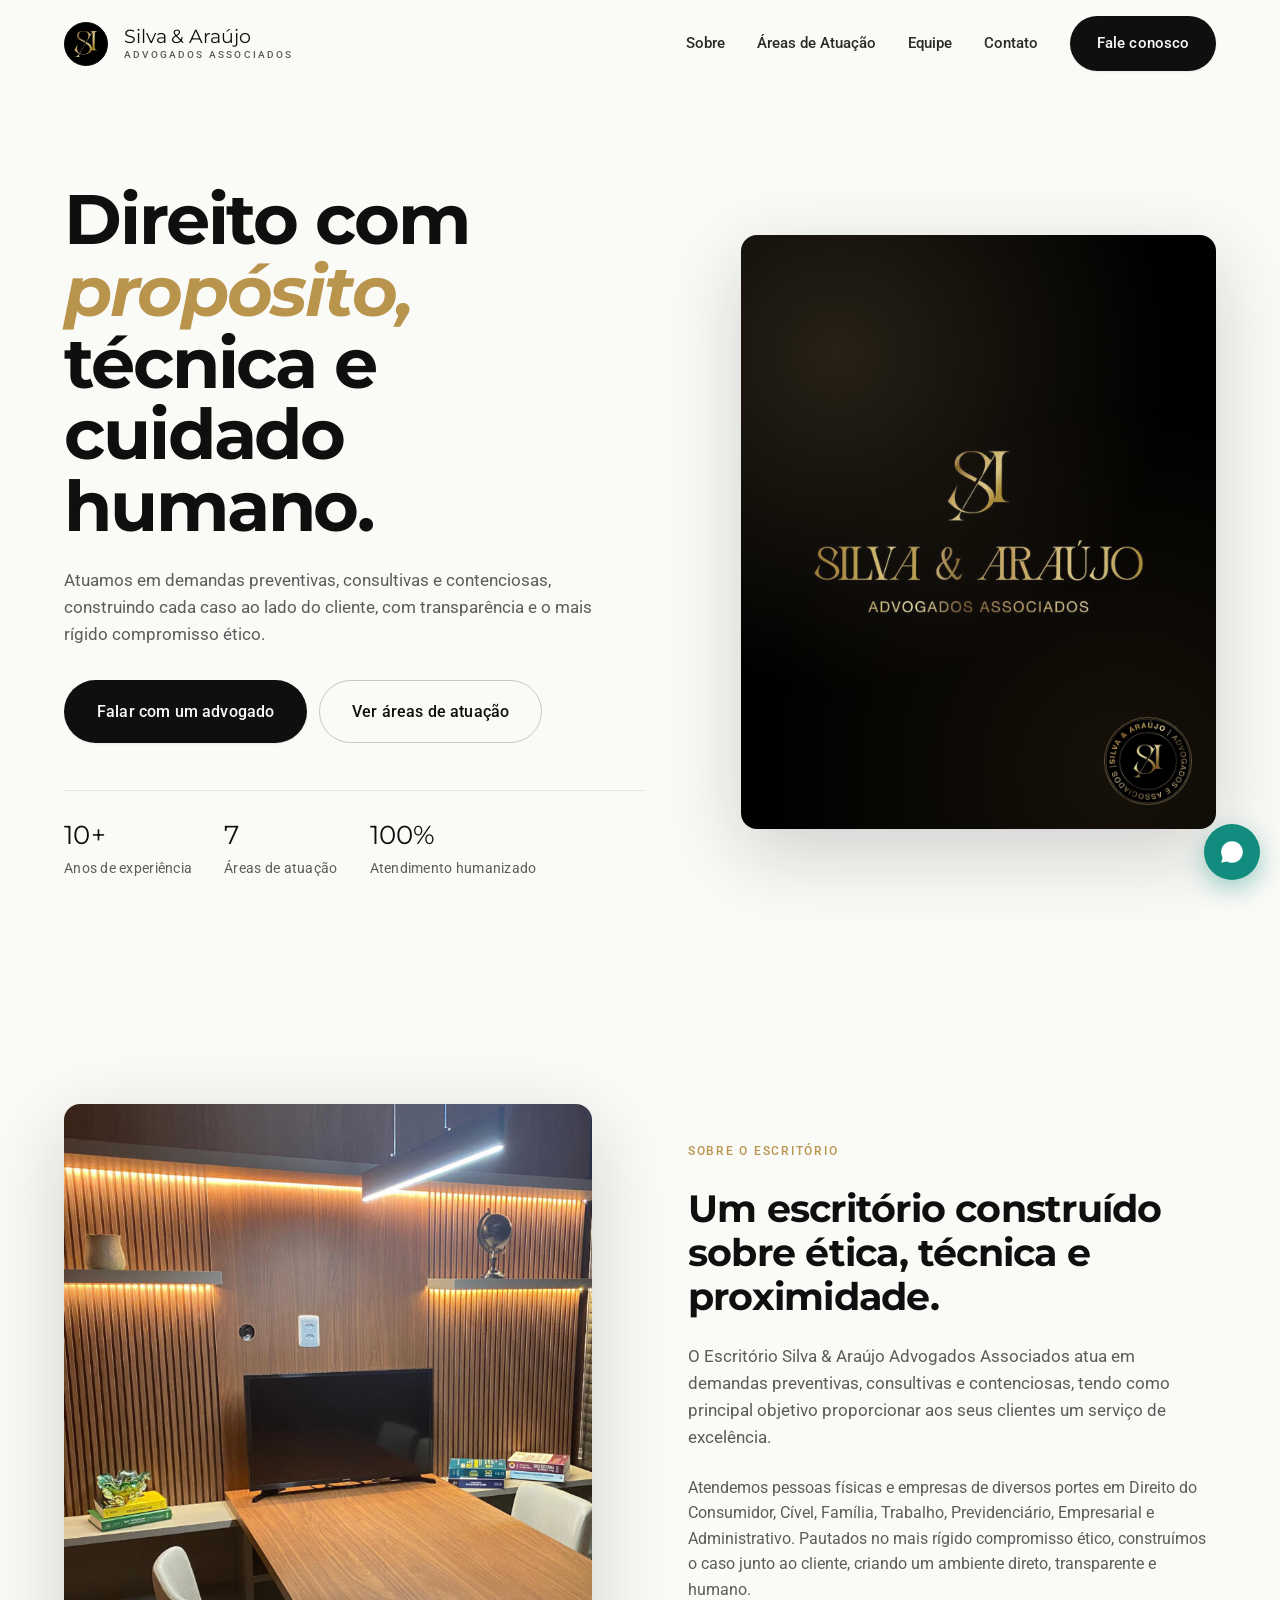
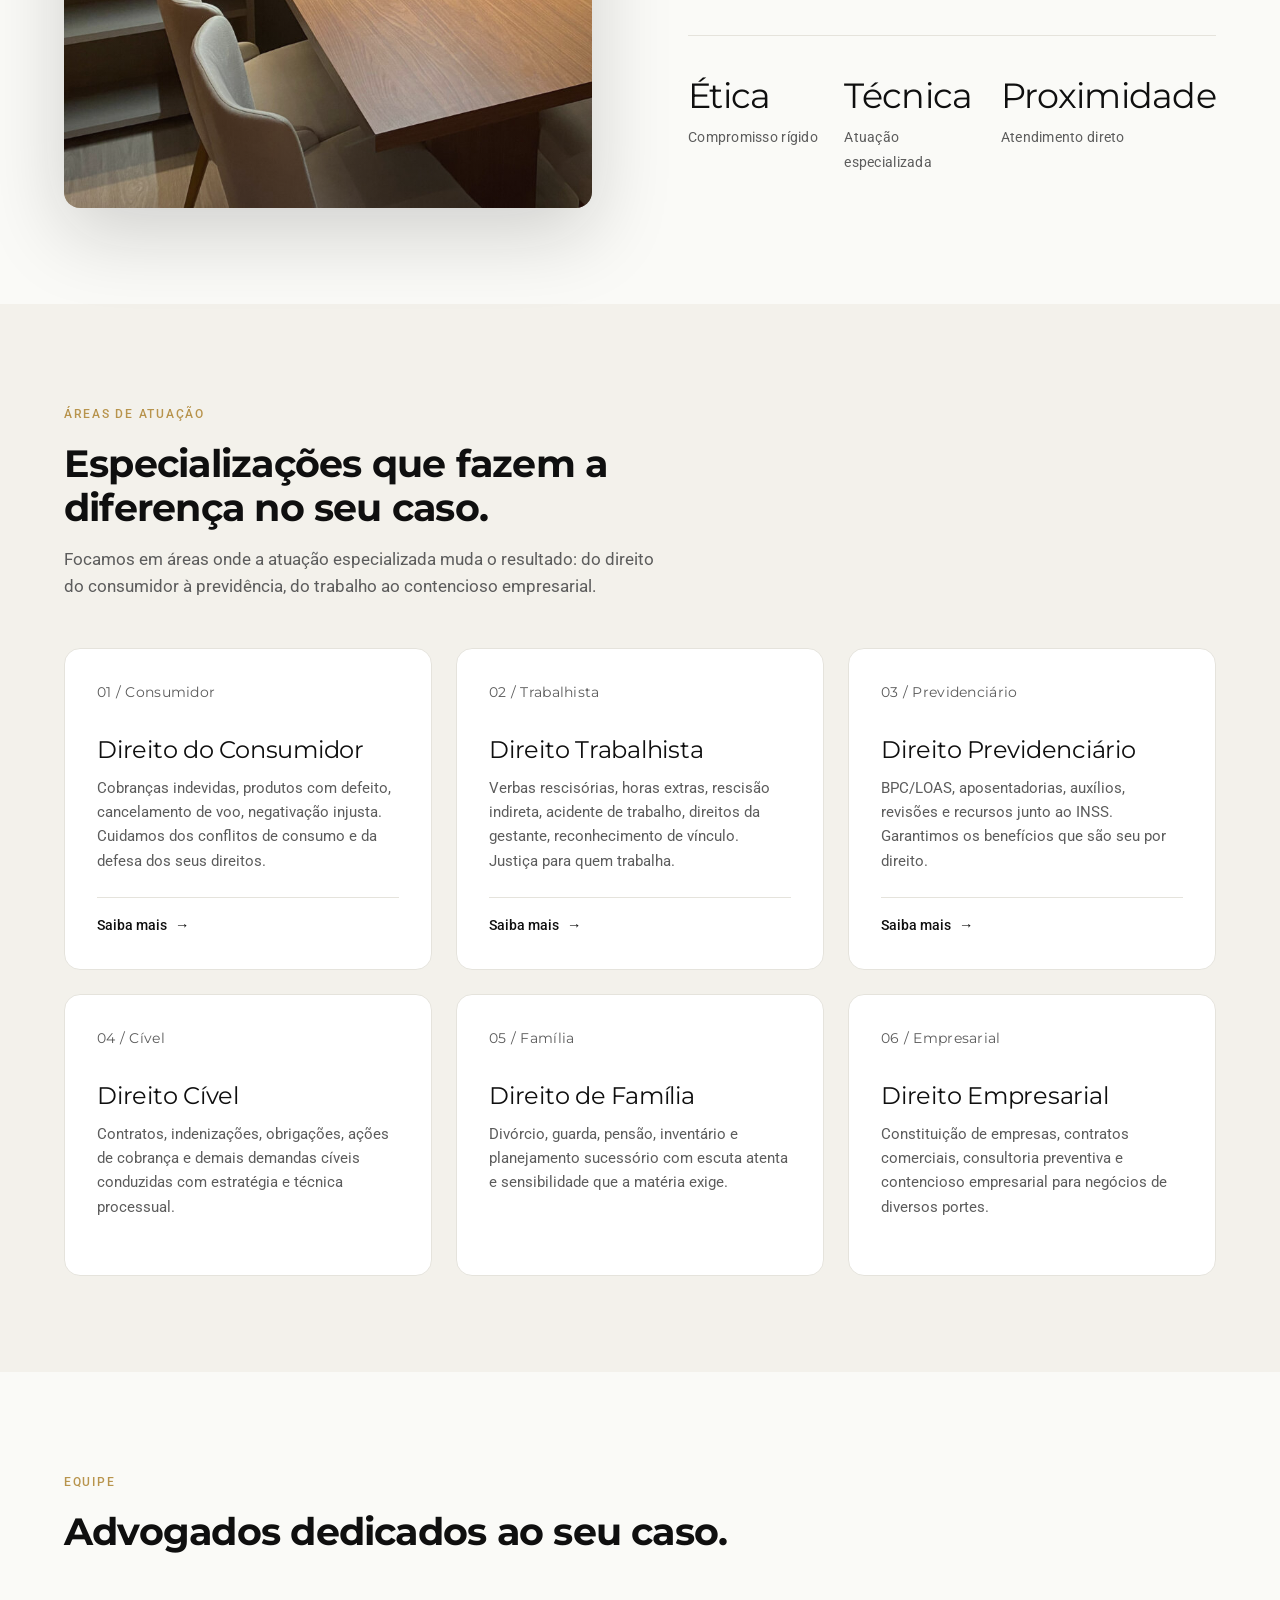
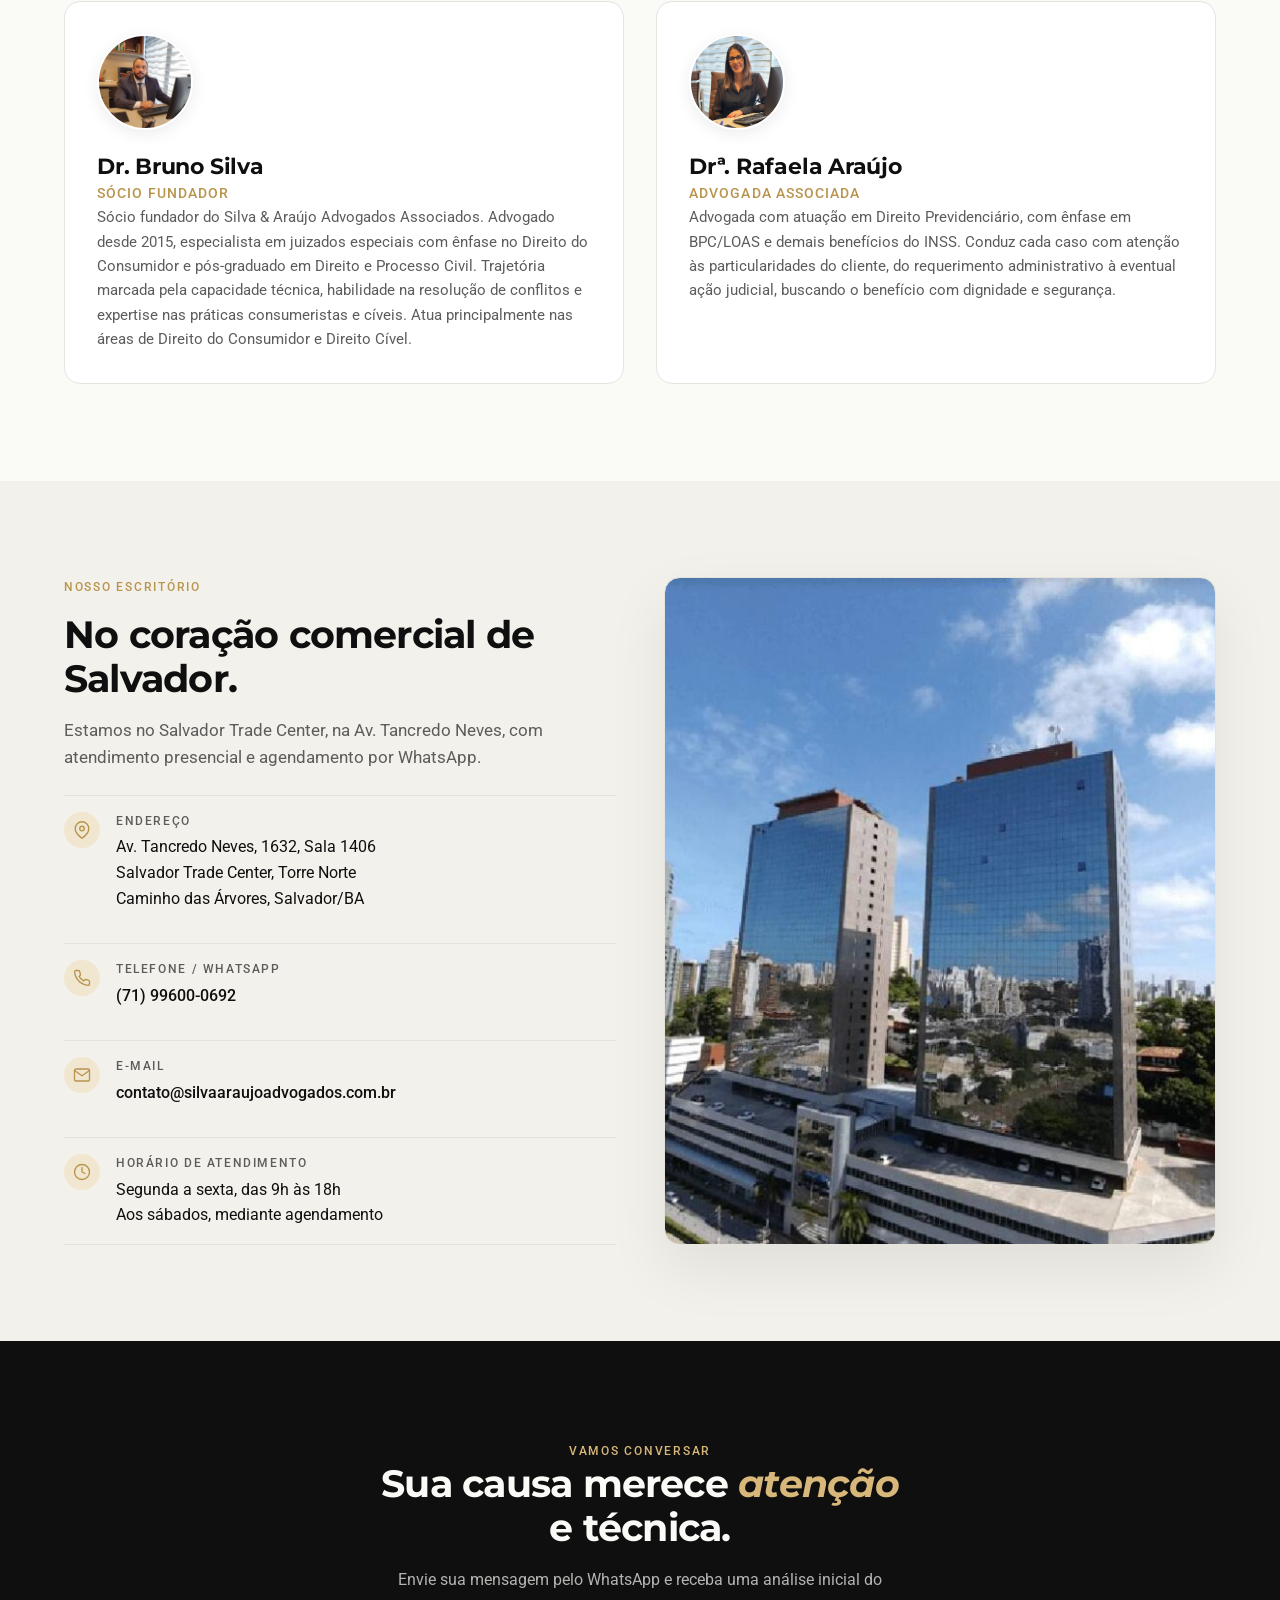
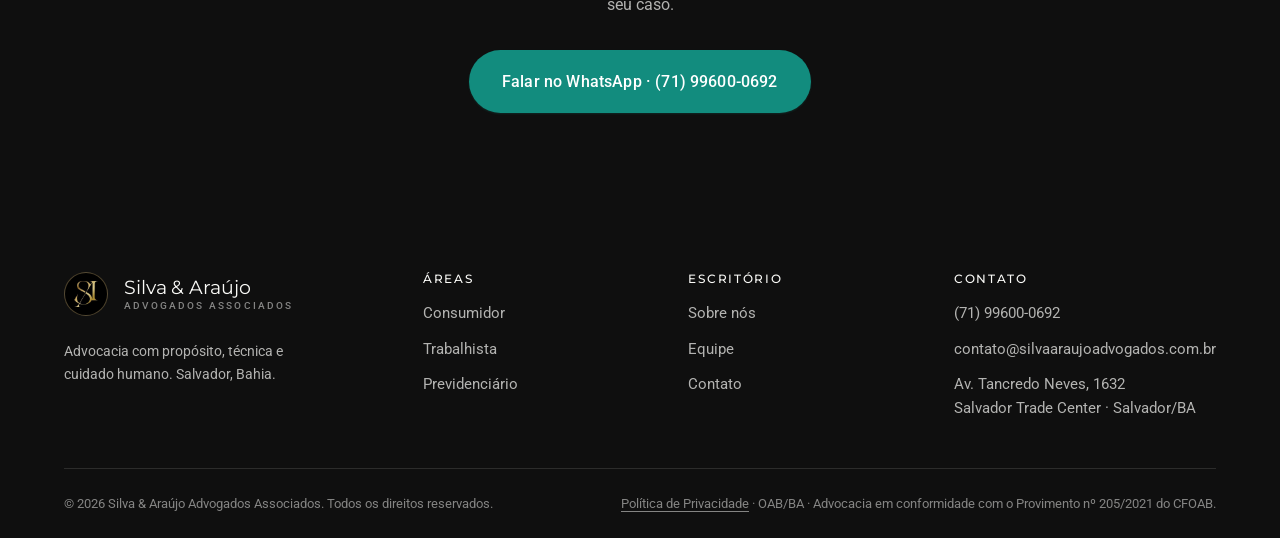
==== index.html @ 31761d67 "Site Silva Araújo" ====
<!DOCTYPE html>
<html lang="pt-BR">
<head>
  <meta charset="UTF-8" />
  <meta name="viewport" content="width=device-width, initial-scale=1.0" />
  <title>Silva & Araújo Advogados Associados | Advocacia em Salvador/BA</title>
  <meta name="description" content="Escritório de advocacia em Salvador/BA. Atuação em Direito do Consumidor, Trabalhista e Previdenciário. Atendimento humano, ético e transparente." />
  <meta name="theme-color" content="#0F0F0F" />

  <link rel="icon" type="image/png" href="assets/img/favicon.png" />
  <link rel="preconnect" href="https://fonts.googleapis.com" />
  <link rel="preconnect" href="https://fonts.gstatic.com" crossorigin />
  <link href="https://fonts.googleapis.com/css2?family=Montserrat:wght@300;400;500;600;700;800&family=Roboto:wght@300;400;500;700&display=swap" rel="stylesheet" />
  <link rel="stylesheet" href="css/styles.css" />
</head>
<body>

  <header class="site-header">
    <nav class="nav" aria-label="Principal">
      <a href="index.html" class="brand" aria-label="Silva & Araújo Advogados">
        <span class="brand-mark" aria-hidden="true"></span>
        <span class="brand-text">
          <span class="brand-name">Silva &amp; Araújo</span>
          <span class="brand-sub">Advogados Associados</span>
        </span>
      </a>

      <button class="nav-toggle" aria-label="Abrir menu" aria-expanded="false" aria-controls="nav-menu">
        <span></span>
      </button>

      <div class="nav-menu" id="nav-menu">
        <ul class="nav-links">
          <li><a href="#sobre">Sobre</a></li>
          <li><a href="#areas">Áreas de Atuação</a></li>
          <li><a href="#equipe">Equipe</a></li>
          <li><a href="#contato">Contato</a></li>
        </ul>
        <a class="btn btn-primary" href="https://wa.me/5571996000692" target="_blank" rel="noopener">Fale conosco</a>
      </div>
    </nav>
  </header>

  <main>

    <!-- HERO -->
    <section class="hero">
      <div class="container">
        <div class="hero-inner">
          <div class="hero-content reveal">
            <h1 class="hero-title">Direito com <em>propósito,</em> técnica e cuidado humano.</h1>
            <p class="hero-lead">Atuamos em demandas preventivas, consultivas e contenciosas, construindo cada caso ao lado do cliente, com transparência e o mais rígido compromisso ético.</p>
            <div class="hero-cta">
              <a class="btn btn-primary btn-large" href="https://wa.me/5571996000692" target="_blank" rel="noopener">Falar com um advogado</a>
              <a class="btn btn-ghost btn-large" href="#areas">Ver áreas de atuação</a>
            </div>

            <div class="hero-meta">
              <div>
                <strong>10+</strong>
                <span>Anos de experiência</span>
              </div>
              <div>
                <strong>7</strong>
                <span>Áreas de atuação</span>
              </div>
              <div>
                <strong>100%</strong>
                <span>Atendimento humanizado</span>
              </div>
            </div>
          </div>

          <div class="hero-visual reveal" aria-hidden="true" data-parallax="0.3">
            <span class="hero-visual-badge"></span>
          </div>
        </div>
      </div>
    </section>

    <!-- SOBRE -->
    <section id="sobre">
      <div class="container">
        <div class="split">
          <div class="split-media reveal" aria-hidden="true"></div>
          <div class="split-content reveal">
            <span class="eyebrow">Sobre o escritório</span>
            <h2>Um escritório construído sobre ética, técnica e proximidade.</h2>
            <p class="lead">O Escritório Silva &amp; Araújo Advogados Associados atua em demandas preventivas, consultivas e contenciosas, tendo como principal objetivo proporcionar aos seus clientes um serviço de excelência.</p>
            <p style="color: var(--color-muted); max-width: 60ch;">Atendemos pessoas físicas e empresas de diversos portes em Direito do Consumidor, Cível, Família, Trabalho, Previdenciário, Empresarial e Administrativo. Pautados no mais rígido compromisso ético, construímos o caso junto ao cliente, criando um ambiente direto, transparente e humano.</p>

            <div class="stats-row">
              <div class="stat"><strong>Ética</strong><span>Compromisso rígido</span></div>
              <div class="stat"><strong>Técnica</strong><span>Atuação especializada</span></div>
              <div class="stat"><strong>Proximidade</strong><span>Atendimento direto</span></div>
            </div>
          </div>
        </div>
      </div>
    </section>

    <!-- ÁREAS -->
    <section id="areas" style="background: var(--color-surface-alt);">
      <div class="container">
        <div class="section-header reveal">
          <span class="eyebrow">Áreas de Atuação</span>
          <h2>Especializações que fazem a diferença no seu caso.</h2>
          <p class="lead">Focamos em áreas onde a atuação especializada muda o resultado: do direito do consumidor à previdência, do trabalho ao contencioso empresarial.</p>
        </div>

        <div class="areas-grid">
          <a href="consumidor.html" class="area-card reveal">
            <span class="area-num">01 / Consumidor</span>
            <h3>Direito do Consumidor</h3>
            <p>Cobranças indevidas, produtos com defeito, cancelamento de voo, negativação injusta. Cuidamos dos conflitos de consumo e da defesa dos seus direitos.</p>
            <span class="area-link">Saiba mais</span>
          </a>

          <a href="trabalhista.html" class="area-card reveal">
            <span class="area-num">02 / Trabalhista</span>
            <h3>Direito Trabalhista</h3>
            <p>Verbas rescisórias, horas extras, rescisão indireta, acidente de trabalho, direitos da gestante, reconhecimento de vínculo. Justiça para quem trabalha.</p>
            <span class="area-link">Saiba mais</span>
          </a>

          <a href="direito-previdenciario.html" class="area-card reveal">
            <span class="area-num">03 / Previdenciário</span>
            <h3>Direito Previdenciário</h3>
            <p>BPC/LOAS, aposentadorias, auxílios, revisões e recursos junto ao INSS. Garantimos os benefícios que são seu por direito.</p>
            <span class="area-link">Saiba mais</span>
          </a>

          <div class="area-card reveal" style="cursor: default;">
            <span class="area-num">04 / Cível</span>
            <h3>Direito Cível</h3>
            <p>Contratos, indenizações, obrigações, ações de cobrança e demais demandas cíveis conduzidas com estratégia e técnica processual.</p>
          </div>

          <div class="area-card reveal" style="cursor: default;">
            <span class="area-num">05 / Família</span>
            <h3>Direito de Família</h3>
            <p>Divórcio, guarda, pensão, inventário e planejamento sucessório com escuta atenta e sensibilidade que a matéria exige.</p>
          </div>

          <div class="area-card reveal" style="cursor: default;">
            <span class="area-num">06 / Empresarial</span>
            <h3>Direito Empresarial</h3>
            <p>Constituição de empresas, contratos comerciais, consultoria preventiva e contencioso empresarial para negócios de diversos portes.</p>
          </div>
        </div>
      </div>
    </section>

    <!-- EQUIPE -->
    <section id="equipe">
      <div class="container">
        <div class="section-header reveal">
          <span class="eyebrow">Equipe</span>
          <h2>Advogados dedicados ao seu caso.</h2>
        </div>

        <div class="team-grid">
          <div class="team-card reveal">
            <div class="team-avatar has-photo" style="background-image: url('assets/img/bruno.jpg');" role="img" aria-label="Foto do Dr. Bruno Silva"></div>
            <h3>Dr. Bruno Silva</h3>
            <span class="role">Sócio fundador</span>
            <p>Sócio fundador do Silva &amp; Araújo Advogados Associados. Advogado desde 2015, especialista em juizados especiais com ênfase no Direito do Consumidor e pós-graduado em Direito e Processo Civil. Trajetória marcada pela capacidade técnica, habilidade na resolução de conflitos e expertise nas práticas consumeristas e cíveis. Atua principalmente nas áreas de Direito do Consumidor e Direito Cível.</p>
          </div>
          <div class="team-card reveal">
            <div class="team-avatar has-photo" style="background-image: url('assets/img/rafaela.jpg');" role="img" aria-label="Foto da Drª. Rafaela Araújo"></div>
            <h3>Drª. Rafaela Araújo</h3>
            <span class="role">Advogada associada</span>
            <p>Advogada com atuação em Direito Previdenciário, com ênfase em BPC/LOAS e demais benefícios do INSS. Conduz cada caso com atenção às particularidades do cliente, do requerimento administrativo à eventual ação judicial, buscando o benefício com dignidade e segurança.</p>
          </div>
        </div>
      </div>
    </section>

    <!-- LOCALIZAÇÃO -->
    <section class="location" id="localizacao">
      <div class="container">
        <div class="location-grid">
          <div class="location-info reveal">
            <span class="eyebrow">Nosso escritório</span>
            <h2>No coração comercial de Salvador.</h2>
            <p class="lead">Estamos no Salvador Trade Center, na Av. Tancredo Neves, com atendimento presencial e agendamento por WhatsApp.</p>

            <div class="location-details">
              <div class="location-item">
                <span class="icon" aria-hidden="true">
                  <svg width="18" height="18" viewBox="0 0 24 24" fill="none" stroke="currentColor" stroke-width="1.8" stroke-linecap="round" stroke-linejoin="round"><path d="M21 10c0 7-9 13-9 13s-9-6-9-13a9 9 0 0 1 18 0z"/><circle cx="12" cy="10" r="3"/></svg>
                </span>
                <div>
                  <span class="label">Endereço</span>
                  <span class="value">Av. Tancredo Neves, 1632, Sala 1406<br />Salvador Trade Center, Torre Norte<br />Caminho das Árvores, Salvador/BA</span>
                </div>
              </div>

              <div class="location-item">
                <span class="icon" aria-hidden="true">
                  <svg width="18" height="18" viewBox="0 0 24 24" fill="none" stroke="currentColor" stroke-width="1.8" stroke-linecap="round" stroke-linejoin="round"><path d="M22 16.92v3a2 2 0 0 1-2.18 2 19.79 19.79 0 0 1-8.63-3.07 19.5 19.5 0 0 1-6-6 19.79 19.79 0 0 1-3.07-8.67A2 2 0 0 1 4.11 2h3a2 2 0 0 1 2 1.72c.13.96.37 1.9.72 2.81a2 2 0 0 1-.45 2.11L8.09 9.91a16 16 0 0 0 6 6l1.27-1.27a2 2 0 0 1 2.11-.45c.91.35 1.85.59 2.81.72A2 2 0 0 1 22 16.92z"/></svg>
                </span>
                <div>
                  <span class="label">Telefone / WhatsApp</span>
                  <span class="value"><a href="https://wa.me/5571996000692" target="_blank" rel="noopener">(71) 99600-0692</a></span>
                </div>
              </div>

              <div class="location-item">
                <span class="icon" aria-hidden="true">
                  <svg width="18" height="18" viewBox="0 0 24 24" fill="none" stroke="currentColor" stroke-width="1.8" stroke-linecap="round" stroke-linejoin="round"><path d="M4 4h16c1.1 0 2 .9 2 2v12c0 1.1-.9 2-2 2H4c-1.1 0-2-.9-2-2V6c0-1.1.9-2 2-2z"/><polyline points="22,6 12,13 2,6"/></svg>
                </span>
                <div>
                  <span class="label">E-mail</span>
                  <span class="value"><a href="mailto:contato@silvaaraujoadvogados.com.br">contato@silvaaraujoadvogados.com.br</a></span>
                </div>
              </div>

              <div class="location-item">
                <span class="icon" aria-hidden="true">
                  <svg width="18" height="18" viewBox="0 0 24 24" fill="none" stroke="currentColor" stroke-width="1.8" stroke-linecap="round" stroke-linejoin="round"><circle cx="12" cy="12" r="10"/><polyline points="12 6 12 12 16 14"/></svg>
                </span>
                <div>
                  <span class="label">Horário de atendimento</span>
                  <span class="value">Segunda a sexta, das 9h às 18h<br />Aos sábados, mediante agendamento</span>
                </div>
              </div>
            </div>
          </div>

          <div class="location-map reveal" aria-label="Mapa do escritório">
            <iframe
              src="https://www.google.com/maps?q=Salvador+Trade+Center,+Av.+Tancredo+Neves,+1632,+Salvador+-+BA&output=embed"
              loading="lazy"
              referrerpolicy="no-referrer-when-downgrade"
              title="Localização do escritório Silva & Araújo"
              allowfullscreen></iframe>
          </div>
        </div>
      </div>
    </section>

    <!-- CTA -->
    <section class="cta" id="contato">
      <div class="container">
        <span class="eyebrow" style="color: var(--color-accent-light); justify-content: center;">Vamos conversar</span>
        <h2>Sua causa merece <em>atenção</em> e técnica.</h2>
        <p>Envie sua mensagem pelo WhatsApp e receba uma análise inicial do seu caso.</p>
        <a class="btn btn-wpp btn-large" href="https://wa.me/5571996000692" target="_blank" rel="noopener">
          Falar no WhatsApp · (71) 99600-0692
        </a>
      </div>
    </section>

  </main>

  <footer class="site-footer">
    <div class="container">
      <div class="footer-grid">
        <div class="footer-brand">
          <a href="index.html" class="brand">
            <span class="brand-mark" aria-hidden="true"></span>
            <span class="brand-text">
              <span class="brand-name">Silva &amp; Araújo</span>
              <span class="brand-sub">Advogados Associados</span>
            </span>
          </a>
          <p>Advocacia com propósito, técnica e cuidado humano. Salvador, Bahia.</p>
        </div>

        <div class="footer-col">
          <h4>Áreas</h4>
          <ul>
            <li><a href="consumidor.html">Consumidor</a></li>
            <li><a href="trabalhista.html">Trabalhista</a></li>
            <li><a href="direito-previdenciario.html">Previdenciário</a></li>
          </ul>
        </div>

        <div class="footer-col">
          <h4>Escritório</h4>
          <ul>
            <li><a href="#sobre">Sobre nós</a></li>
            <li><a href="#equipe">Equipe</a></li>
            <li><a href="#contato">Contato</a></li>
          </ul>
        </div>

        <div class="footer-col">
          <h4>Contato</h4>
          <ul>
            <li><a href="https://wa.me/5571996000692" target="_blank" rel="noopener">(71) 99600-0692</a></li>
            <li><a href="mailto:contato@silvaaraujoadvogados.com.br">contato@silvaaraujoadvogados.com.br</a></li>
            <li>Av. Tancredo Neves, 1632<br />Salvador Trade Center · Salvador/BA</li>
          </ul>
        </div>
      </div>

      <div class="footer-bottom">
        <span>© <span id="year"></span> Silva &amp; Araújo Advogados Associados. Todos os direitos reservados.</span>
        <span><a href="politica-de-privacidade.html">Política de Privacidade</a> · OAB/BA · Advocacia em conformidade com o Provimento nº 205/2021 do CFOAB.</span>
      </div>
    </div>
  </footer>

  <a href="https://wa.me/5571996000692" class="wpp-float" target="_blank" rel="noopener" aria-label="WhatsApp">
    <svg width="26" height="26" viewBox="0 0 24 24" fill="currentColor" aria-hidden="true">
      <path d="M17.472 14.382c-.297-.149-1.758-.867-2.03-.967-.273-.099-.471-.148-.67.15-.197.297-.767.966-.94 1.164-.173.199-.347.223-.644.075-.297-.15-1.255-.463-2.39-1.475-.883-.788-1.48-1.761-1.653-2.059-.173-.297-.018-.458.13-.606.134-.133.298-.347.446-.52.149-.174.198-.298.298-.497.099-.198.05-.371-.025-.52-.075-.149-.669-1.612-.916-2.207-.242-.579-.487-.5-.669-.51-.173-.008-.371-.01-.57-.01-.198 0-.52.074-.792.372-.272.297-1.04 1.016-1.04 2.479 0 1.462 1.065 2.875 1.213 3.074.149.198 2.096 3.2 5.077 4.487.71.306 1.263.489 1.695.625.712.227 1.36.195 1.871.118.571-.085 1.758-.719 2.006-1.413.248-.694.248-1.289.173-1.413-.074-.124-.272-.198-.57-.347zM12.01 2.017c-5.523 0-9.994 4.472-9.994 9.994 0 1.762.462 3.482 1.339 4.999L2 22.017l5.152-1.35a9.98 9.98 0 004.858 1.237h.004c5.522 0 9.994-4.471 9.994-9.994s-4.472-9.893-9.998-9.893z"/>
    </svg>
  </a>

  <script src="js/main.js" defer></script>
</body>
</html>
---- css/styles.css ----
/* ============================================
   Silva & Araújo Advogados — Design System
   Moderno, clean, neutro
   ============================================ */

:root {
  /* Cores neutras */
  --color-bg: #FAFAF7;
  --color-surface: #FFFFFF;
  --color-surface-alt: #F3F1EB;
  --color-ink: #0F0F0F;
  --color-ink-2: #2A2A28;
  --color-muted: #5C5C5C;
  --color-border: #E5E3DC;
  --color-border-strong: #C9C6BC;

  /* Accent — dourado da marca */
  --color-accent: #B8944D;
  --color-accent-hover: #96773A;
  --color-accent-light: #D8B77A;
  --color-accent-soft: #F1E7D0;

  /* WhatsApp */
  --color-wpp: #128C7E;
  --color-wpp-hover: #0E6E63;

  /* Tipografia */
  --font-sans: 'Roboto', -apple-system, BlinkMacSystemFont, 'Segoe UI', sans-serif;
  --font-display: 'Montserrat', 'Roboto', -apple-system, BlinkMacSystemFont, sans-serif;

  /* Espaçamento */
  --space-1: 0.25rem;
  --space-2: 0.5rem;
  --space-3: 0.75rem;
  --space-4: 1rem;
  --space-5: 1.5rem;
  --space-6: 2rem;
  --space-7: 3rem;
  --space-8: 4rem;
  --space-9: 6rem;
  --space-10: 8rem;

  /* Container */
  --container: 1200px;
  --container-narrow: 900px;

  /* Radius */
  --radius-sm: 4px;
  --radius: 8px;
  --radius-lg: 16px;
  --radius-full: 999px;

  /* Shadow */
  --shadow-sm: 0 1px 2px rgba(15, 15, 15, 0.04);
  --shadow: 0 4px 20px rgba(15, 15, 15, 0.06);
  --shadow-lg: 0 20px 60px rgba(15, 15, 15, 0.10);

  /* Transições — easings refinados */
  --ease: cubic-bezier(0.22, 1, 0.36, 1);
  --ease-out: cubic-bezier(0.16, 1, 0.3, 1);
  --ease-spring: cubic-bezier(0.34, 1.56, 0.64, 1);
  --ease-smooth: cubic-bezier(0.4, 0, 0.2, 1);
  --dur: 400ms;
  --dur-fast: 220ms;
  --dur-slow: 700ms;
}

/* Reset */
*, *::before, *::after {
  box-sizing: border-box;
  margin: 0;
  padding: 0;
}

html {
  scroll-behavior: smooth;
  -webkit-text-size-adjust: 100%;
  -webkit-font-smoothing: antialiased;
  -moz-osx-font-smoothing: grayscale;
}

body {
  font-family: var(--font-sans);
  font-size: 16px;
  line-height: 1.6;
  color: var(--color-ink);
  background: var(--color-bg);
  overflow-x: hidden;
}

img, svg { display: block; max-width: 100%; height: auto; }

a {
  color: inherit;
  text-decoration: none;
  transition: color var(--dur) var(--ease);
}

button {
  font: inherit;
  cursor: pointer;
  border: none;
  background: none;
  color: inherit;
}

ul, ol { list-style: none; }

/* ============================================
   Tipografia
   ============================================ */

.eyebrow {
  display: inline-flex;
  align-items: center;
  font-size: 0.78rem;
  font-weight: 500;
  letter-spacing: 0.14em;
  text-transform: uppercase;
  color: var(--color-accent);
}

h1, h2, h3, h4 {
  font-family: var(--font-display);
  font-weight: 700;
  letter-spacing: -0.02em;
  line-height: 1.15;
  color: var(--color-ink);
}

h1 { font-size: clamp(2.2rem, 5vw, 3.8rem); font-weight: 700; }
h2 { font-size: clamp(1.7rem, 3.2vw, 2.4rem); font-weight: 700; }
h3 { font-size: clamp(1.15rem, 2vw, 1.4rem); font-weight: 600; letter-spacing: -0.01em; }
h4 { font-size: 1.05rem; font-weight: 600; }

p.lead {
  font-size: clamp(1.05rem, 1.3vw, 1.2rem);
  color: var(--color-muted);
  line-height: 1.6;
  max-width: 60ch;
}

/* ============================================
   Layout
   ============================================ */

.container {
  width: 100%;
  max-width: var(--container);
  margin: 0 auto;
  padding: 0 var(--space-5);
}

.container-narrow {
  max-width: var(--container-narrow);
  margin: 0 auto;
  padding: 0 var(--space-5);
}

section { padding: var(--space-9) 0; }

/* ============================================
   Header / Navegação
   ============================================ */

.site-header {
  position: sticky;
  top: 0;
  z-index: 100;
  border-bottom: 1px solid transparent;
  transition:
    border-color var(--dur) var(--ease-out),
    box-shadow var(--dur) var(--ease-out),
    padding var(--dur) var(--ease-out);
}

/* Fundo com blur em pseudo-elemento: backdrop-filter no próprio header
   prenderia o menu mobile (position: fixed) dentro dele. */
.site-header::before {
  content: '';
  position: absolute;
  inset: 0;
  z-index: -1;
  background: rgba(250, 250, 247, 0.72);
  backdrop-filter: saturate(180%) blur(18px);
  -webkit-backdrop-filter: saturate(180%) blur(18px);
  transition: background-color var(--dur) var(--ease-out);
}

.site-header.scrolled {
  border-bottom-color: var(--color-border);
  box-shadow: 0 4px 24px rgba(15, 15, 15, 0.04);
}

.site-header.scrolled::before { background: rgba(250, 250, 247, 0.92); }

.site-header.scrolled .nav { min-height: 64px; }

.nav {
  display: flex;
  align-items: center;
  justify-content: space-between;
  min-height: 76px;
  padding: var(--space-4) var(--space-5);
  max-width: var(--container);
  margin: 0 auto;
  transition: min-height var(--dur) var(--ease-out);
}

.brand {
  display: inline-flex;
  align-items: center;
  gap: var(--space-4);
  color: var(--color-ink);
}

.brand-mark {
  width: 44px;
  height: 44px;
  border-radius: 50%;
  background-color: var(--color-ink);
  background-image: url(../assets/img/monograma-dourado.jpg);
  background-size: cover;
  background-position: center;
  background-repeat: no-repeat;
  flex-shrink: 0;
  border: 1px solid var(--color-ink);
}

.brand-text {
  display: flex;
  flex-direction: column;
  line-height: 1;
  gap: 4px;
}

.brand-text .brand-name {
  font-family: var(--font-display);
  font-weight: 400;
  font-size: 1.2rem;
  letter-spacing: -0.005em;
  color: var(--color-ink);
}

.brand-text .brand-sub {
  font-family: var(--font-sans);
  font-size: 0.62rem;
  letter-spacing: 0.22em;
  text-transform: uppercase;
  color: var(--color-muted);
  font-weight: 500;
}

.nav-menu {
  display: flex;
  align-items: center;
  gap: var(--space-6);
}

.nav-links {
  display: flex;
  gap: var(--space-6);
  font-size: 0.95rem;
  font-weight: 500;
}

.nav-links a {
  color: var(--color-ink-2);
  position: relative;
  padding: var(--space-2) 0;
  transition: color var(--dur-fast) var(--ease-out);
}

.nav-links a::after {
  content: '';
  position: absolute;
  left: 0; right: 0; bottom: 0;
  height: 1.5px;
  background: var(--color-accent);
  transform: scaleX(0);
  transform-origin: right center;
  transition: transform var(--dur) var(--ease-out);
}

.nav-links a:hover::after,
.nav-links a.active::after { transform: scaleX(1); transform-origin: left center; }
.nav-links a:hover,
.nav-links a.active { color: var(--color-accent); }

.nav-toggle {
  display: none;
  width: 44px;
  height: 44px;
  align-items: center;
  justify-content: center;
}

.nav-toggle span {
  position: relative;
  display: block;
  width: 22px;
  height: 1.5px;
  background: var(--color-ink);
  transition: transform var(--dur) var(--ease), opacity var(--dur) var(--ease);
}

.nav-toggle span::before,
.nav-toggle span::after {
  content: '';
  position: absolute;
  left: 0;
  width: 22px;
  height: 1.5px;
  background: var(--color-ink);
  transition: transform var(--dur) var(--ease);
}

.nav-toggle span::before { top: -7px; }
.nav-toggle span::after { top: 7px; }

.nav-toggle.open span { background: transparent; }
.nav-toggle.open span::before { transform: translateY(7px) rotate(45deg); }
.nav-toggle.open span::after { transform: translateY(-7px) rotate(-45deg); }

/* ============================================
   Botões
   ============================================ */

.btn {
  display: inline-flex;
  align-items: center;
  justify-content: center;
  gap: var(--space-2);
  padding: 0.9rem 1.6rem;
  font-size: 0.95rem;
  font-weight: 500;
  letter-spacing: 0.01em;
  border-radius: var(--radius-full);
  border: 1px solid transparent;
  transition:
    background-color var(--dur) var(--ease-out),
    color var(--dur) var(--ease-out),
    border-color var(--dur) var(--ease-out),
    transform var(--dur-fast) var(--ease-spring),
    box-shadow var(--dur) var(--ease-out);
  white-space: nowrap;
  cursor: pointer;
  position: relative;
  overflow: hidden;
  will-change: transform;
}

.btn::before {
  content: '';
  position: absolute;
  top: 0;
  left: -100%;
  width: 60%;
  height: 100%;
  background: linear-gradient(90deg, transparent, rgba(255, 255, 255, 0.14), transparent);
  transition: left 600ms var(--ease-out);
  pointer-events: none;
}
.btn:hover::before { left: 130%; }

.btn:active { transform: translateY(0) scale(0.97); transition-duration: 100ms; }

.btn-primary {
  background: var(--color-ink);
  color: var(--color-bg);
  box-shadow: 0 1px 2px rgba(15, 15, 15, 0.08);
}
.btn-primary:hover {
  background: var(--color-accent);
  transform: translateY(-2px);
  box-shadow: 0 12px 28px rgba(184, 148, 77, 0.28);
}

.btn-ghost {
  color: var(--color-ink);
  border-color: var(--color-border-strong);
}
.btn-ghost:hover {
  border-color: var(--color-ink);
  background: var(--color-ink);
  color: var(--color-bg);
  transform: translateY(-2px);
}

.btn-wpp {
  background: var(--color-wpp);
  color: #fff;
  box-shadow: 0 1px 2px rgba(18, 140, 126, 0.2);
}
.btn-wpp:hover {
  background: var(--color-wpp-hover);
  transform: translateY(-2px);
  box-shadow: 0 12px 28px rgba(18, 140, 126, 0.32);
}

.btn-large { padding: 1.1rem 2rem; font-size: 1rem; }

/* ============================================
   Hero
   ============================================ */

.hero {
  padding: var(--space-9) 0 var(--space-10);
  position: relative;
  overflow: hidden;
}

.hero-inner {
  display: grid;
  grid-template-columns: 1.1fr 0.9fr;
  gap: var(--space-9);
  align-items: center;
}

.hero-content > * + * { margin-top: var(--space-5); }

.hero-title {
  font-size: clamp(2.4rem, 5.5vw, 4.8rem);
  line-height: 1.02;
  letter-spacing: -0.03em;
}

.hero-title em {
  font-style: italic;
  color: var(--color-accent);
}

.hero-lead {
  font-size: clamp(1.05rem, 1.3vw, 1.2rem);
  color: var(--color-muted);
  max-width: 55ch;
  line-height: 1.6;
}

.hero-cta {
  display: flex;
  flex-wrap: wrap;
  gap: var(--space-3);
  margin-top: var(--space-6);
}

.hero-meta {
  margin-top: var(--space-7);
  padding-top: var(--space-5);
  border-top: 1px solid var(--color-border);
  display: flex;
  flex-wrap: wrap;
  gap: var(--space-6);
  font-size: 0.85rem;
  color: var(--color-muted);
  letter-spacing: 0.02em;
}

.hero-meta strong {
  display: block;
  color: var(--color-ink);
  font-family: var(--font-display);
  font-size: 1.6rem;
  font-weight: 400;
  margin-bottom: 2px;
}

.hero-visual {
  position: relative;
  aspect-ratio: 4/5;
  background-color: #000;
  background-image: url(../assets/img/logo-dourada.jpg);
  background-size: contain;
  background-position: center;
  background-repeat: no-repeat;
  border-radius: var(--radius-lg);
  overflow: hidden;
  box-shadow: 0 24px 80px rgba(15, 15, 15, 0.18);
}

.hero-visual::before {
  content: '';
  position: absolute;
  inset: 0;
  background:
    radial-gradient(circle at 20% 20%, rgba(216, 183, 122, 0.18), transparent 55%),
    radial-gradient(circle at 80% 90%, rgba(184, 148, 77, 0.12), transparent 55%);
  z-index: 1;
}

.hero-visual-badge {
  position: absolute;
  right: var(--space-5);
  bottom: var(--space-5);
  width: 88px;
  height: 88px;
  border-radius: 50%;
  background-image: url(../assets/img/selo-dourado.jpg);
  background-size: cover;
  background-position: center;
  border: 1px solid rgba(216, 183, 122, 0.4);
  z-index: 2;
  animation: subtle-float 6s ease-in-out infinite;
}

@keyframes subtle-float {
  0%, 100% { transform: translateY(0) rotate(0deg); }
  50% { transform: translateY(-6px) rotate(3deg); }
}

/* Parallax via JS: eleva o transform do próprio elemento */
[data-parallax] {
  transform: translate3d(0, var(--parallax-y, 0), 0);
  transition: transform 120ms linear;
  will-change: transform;
}

/* Landing hero (campanhas) */
.hero.hero-campaign {
  background: var(--color-ink);
  color: var(--color-bg);
  padding: var(--space-10) 0 var(--space-9);
}

.hero-campaign .hero-inner { grid-template-columns: 1fr; text-align: left; max-width: 900px; }
.hero-campaign h1, .hero-campaign p { color: var(--color-bg); }
.hero-campaign .hero-lead { color: rgba(250, 250, 247, 0.75); }
.hero-campaign .eyebrow { color: #D8B77A; }
.hero-campaign .hero-title em { color: #D8B77A; }
.hero-campaign .hero-meta { border-top-color: rgba(250, 250, 247, 0.15); color: rgba(250, 250, 247, 0.7); }
.hero-campaign .hero-meta strong { color: var(--color-bg); }

/* ============================================
   Sections genéricas
   ============================================ */

.section-header {
  max-width: 720px;
  margin-bottom: var(--space-7);
}

.section-header > * + * { margin-top: var(--space-4); }

.section-header.center {
  margin-left: auto;
  margin-right: auto;
  text-align: center;
}

.section-header.center .eyebrow { justify-content: center; }

/* ============================================
   Áreas / Cards
   ============================================ */

.areas-grid {
  display: grid;
  grid-template-columns: repeat(3, 1fr);
  gap: var(--space-5);
}

.area-card {
  display: flex;
  flex-direction: column;
  padding: var(--space-6);
  background: var(--color-surface);
  border: 1px solid var(--color-border);
  border-radius: var(--radius-lg);
  transition:
    transform var(--dur) var(--ease-out),
    border-color var(--dur) var(--ease-out),
    box-shadow var(--dur) var(--ease-out);
  position: relative;
  overflow: hidden;
  will-change: transform;
}

.area-card::after {
  content: '';
  position: absolute;
  inset: 0;
  background: linear-gradient(135deg, transparent 40%, rgba(184, 148, 77, 0.06));
  opacity: 0;
  transition: opacity var(--dur) var(--ease-out);
  pointer-events: none;
}
.area-card:hover::after { opacity: 1; }

.area-card:hover {
  transform: translateY(-6px);
  border-color: var(--color-ink);
  box-shadow: 0 24px 60px rgba(15, 15, 15, 0.10);
}

.area-card h3, .area-card p, .area-card .area-num, .area-card .area-link {
  position: relative;
  z-index: 1;
}

.area-card .area-num {
  font-family: var(--font-display);
  font-size: 0.9rem;
  color: var(--color-muted);
  margin-bottom: var(--space-6);
  letter-spacing: 0.02em;
}

.area-card h3 {
  margin-bottom: var(--space-3);
  font-family: var(--font-display);
  font-size: 1.5rem;
  font-weight: 400;
}

.area-card p {
  color: var(--color-muted);
  font-size: 0.95rem;
  margin-bottom: var(--space-5);
  flex: 1;
}

.area-link {
  display: inline-flex;
  align-items: center;
  gap: var(--space-2);
  font-size: 0.9rem;
  font-weight: 500;
  color: var(--color-ink);
  padding-top: var(--space-4);
  border-top: 1px solid var(--color-border);
}

.area-link:hover { color: var(--color-accent); gap: var(--space-3); }
.area-link::after { content: '→'; transition: transform var(--dur) var(--ease); }

/* ============================================
   Sobre / Split
   ============================================ */

.split {
  display: grid;
  grid-template-columns: 1fr 1fr;
  gap: var(--space-9);
  align-items: center;
}

.split-media {
  aspect-ratio: 3/4;
  background-color: var(--color-ink);
  background-image: url(../assets/img/escritorio-1.jpg);
  background-size: cover;
  background-position: center;
  background-repeat: no-repeat;
  border-radius: var(--radius-lg);
  position: relative;
  overflow: hidden;
  box-shadow: 0 24px 80px rgba(15, 15, 15, 0.18);
}

.split-media::before {
  content: '';
  position: absolute;
  inset: 0;
  background: linear-gradient(180deg, transparent 60%, rgba(15, 15, 15, 0.35) 100%);
}

.split-content > * + * { margin-top: var(--space-5); }

.stats-row {
  display: grid;
  grid-template-columns: repeat(3, 1fr);
  gap: var(--space-4);
  margin-top: var(--space-6);
  padding-top: var(--space-6);
  border-top: 1px solid var(--color-border);
}

.stat strong {
  display: block;
  font-family: var(--font-display);
  font-size: 2.2rem;
  font-weight: 400;
  color: var(--color-ink);
  letter-spacing: -0.02em;
}

.stat span {
  font-size: 0.85rem;
  color: var(--color-muted);
  letter-spacing: 0.02em;
}

/* ============================================
   Equipe
   ============================================ */

.team-grid {
  display: grid;
  grid-template-columns: repeat(2, 1fr);
  gap: var(--space-6);
}

.team-card {
  padding: var(--space-6);
  background: var(--color-surface);
  border: 1px solid var(--color-border);
  border-radius: var(--radius-lg);
  transition:
    transform var(--dur) var(--ease-out),
    border-color var(--dur) var(--ease-out),
    box-shadow var(--dur) var(--ease-out);
  will-change: transform;
}
.team-card:hover {
  transform: translateY(-4px);
  border-color: var(--color-accent);
  box-shadow: 0 20px 44px rgba(15, 15, 15, 0.08);
}
.team-card .team-avatar {
  transition:
    transform var(--dur) var(--ease-spring),
    box-shadow var(--dur) var(--ease-out);
}
.team-card:hover .team-avatar {
  transform: scale(1.06);
  box-shadow: 0 10px 24px rgba(15, 15, 15, 0.14);
}

.team-avatar {
  width: 96px;
  height: 96px;
  border-radius: 50%;
  background: linear-gradient(135deg, var(--color-accent-soft), var(--color-surface-alt));
  background-size: cover;
  background-position: center top;
  display: flex;
  align-items: center;
  justify-content: center;
  font-family: var(--font-display);
  font-size: 2rem;
  color: var(--color-accent);
  margin-bottom: var(--space-5);
  overflow: hidden;
  border: 2px solid var(--color-surface);
  box-shadow: 0 4px 16px rgba(15, 15, 15, 0.08);
}

.team-avatar.has-photo { background-color: var(--color-surface-alt); }

.team-card h3 { font-family: var(--font-display); font-weight: 700; font-size: 1.4rem; }
.team-card .role { color: var(--color-accent); font-size: 0.85rem; letter-spacing: 0.08em; text-transform: uppercase; margin: var(--space-2) 0 var(--space-4); font-weight: 500; }
.team-card p { color: var(--color-muted); font-size: 0.95rem; }

/* ============================================
   Serviços (landing pages)
   ============================================ */

.services {
  padding: var(--space-9) 0;
  background: var(--color-surface-alt);
}

.services-grid {
  display: grid;
  grid-template-columns: repeat(4, 1fr);
  gap: var(--space-5);
  margin-top: var(--space-7);
}

.services-grid--3 { grid-template-columns: repeat(3, 1fr); }

.service-card {
  background: var(--color-surface);
  padding: var(--space-6);
  border-radius: var(--radius-lg);
  border: 1px solid var(--color-border);
  transition:
    transform var(--dur) var(--ease-out),
    border-color var(--dur) var(--ease-out),
    box-shadow var(--dur) var(--ease-out);
  will-change: transform;
}

.service-card:hover {
  transform: translateY(-4px);
  border-color: var(--color-accent);
  box-shadow: 0 20px 40px rgba(184, 148, 77, 0.08);
}
.service-card:hover .service-icon {
  transform: rotate(-6deg) scale(1.08);
  background: var(--color-accent);
  color: #fff;
}

.service-icon {
  width: 44px;
  height: 44px;
  border-radius: var(--radius);
  background: var(--color-accent-soft);
  display: flex;
  align-items: center;
  justify-content: center;
  color: var(--color-accent);
  margin-bottom: var(--space-4);
  transition:
    transform var(--dur) var(--ease-spring),
    background-color var(--dur) var(--ease-out),
    color var(--dur) var(--ease-out);
}

.service-card h3 {
  margin-bottom: var(--space-3);
  font-family: var(--font-display);
  font-size: 1.25rem;
  font-weight: 400;
}

.service-card p { color: var(--color-muted); font-size: 0.95rem; }

/* Lista de bullets em serviços */
.check-list {
  display: grid;
  gap: var(--space-3);
}

.check-list li {
  display: flex;
  align-items: flex-start;
  gap: var(--space-3);
  padding: var(--space-3) 0;
  border-bottom: 1px solid var(--color-border);
  color: var(--color-ink-2);
  font-size: 0.98rem;
}

.check-list li::before {
  content: '';
  flex-shrink: 0;
  width: 18px;
  height: 18px;
  margin-top: 4px;
  border-radius: 50%;
  background: var(--color-accent-soft);
  background-image: url("data:image/svg+xml,%3Csvg xmlns='http://www.w3.org/2000/svg' viewBox='0 0 24 24' fill='none' stroke='%23B8944D' stroke-width='3' stroke-linecap='round' stroke-linejoin='round'%3E%3Cpolyline points='20 6 9 17 4 12'/%3E%3C/svg%3E");
  background-size: 12px;
  background-position: center;
  background-repeat: no-repeat;
}

.two-col {
  display: grid;
  grid-template-columns: 1fr 1fr;
  gap: var(--space-8);
  align-items: flex-start;
}

/* ============================================
   FAQ
   ============================================ */

.faq {
  max-width: 780px;
  margin: 0 auto;
}

.faq-item {
  border-bottom: 1px solid var(--color-border);
}

.faq-item summary {
  display: flex;
  align-items: center;
  justify-content: space-between;
  padding: var(--space-5) 0;
  font-size: 1.05rem;
  font-weight: 500;
  color: var(--color-ink);
  cursor: pointer;
  list-style: none;
}

.faq-item summary::-webkit-details-marker { display: none; }

.faq-item summary::after {
  content: '';
  width: 12px;
  height: 12px;
  border-right: 1.5px solid var(--color-ink);
  border-bottom: 1.5px solid var(--color-ink);
  transform: rotate(45deg);
  transition: transform var(--dur) var(--ease);
  flex-shrink: 0;
  margin-left: var(--space-4);
}

.faq-item[open] summary::after { transform: rotate(-135deg); }

.faq-item .faq-body {
  padding: 0 0 var(--space-5);
  color: var(--color-muted);
  font-size: 0.98rem;
  line-height: 1.7;
  max-width: 65ch;
}

/* ============================================
   Banner Google Reviews
   ============================================ */

.google-banner {
  background: var(--color-surface);
  border-top: 1px solid var(--color-border);
  border-bottom: 1px solid var(--color-border);
  padding: var(--space-8) 0;
}

.google-banner-inner {
  display: grid;
  grid-template-columns: 300px 1fr;
  gap: var(--space-8);
  align-items: center;
}

.google-badge-block { text-align: center; }
.google-badge-block img { height: 140px; width: auto; margin: 0 auto var(--space-4); }
.google-badge-block .caption {
  font-family: var(--font-display);
  font-size: 1.15rem;
  color: var(--color-ink);
  line-height: 1.35;
  letter-spacing: -0.01em;
}
.google-badge-block .caption strong { color: var(--color-accent); font-weight: 500; }

.google-reviews {
  display: grid;
  grid-template-columns: repeat(2, 1fr);
  gap: var(--space-4);
}

.review-card {
  background: var(--color-surface-alt);
  padding: var(--space-5);
  border-radius: var(--radius);
  border: 1px solid var(--color-border);
  position: relative;
  transition:
    transform var(--dur) var(--ease-out),
    border-color var(--dur) var(--ease-out),
    box-shadow var(--dur) var(--ease-out);
  will-change: transform;
}
.review-card:hover {
  transform: translateY(-3px);
  border-color: var(--color-accent);
  box-shadow: 0 16px 32px rgba(15, 15, 15, 0.06);
}

.review-head {
  display: flex;
  align-items: center;
  gap: var(--space-3);
  margin-bottom: var(--space-3);
}
.review-avatar {
  width: 40px; height: 40px; border-radius: 50%;
  background: var(--color-accent-soft);
  color: var(--color-accent);
  display: flex; align-items: center; justify-content: center;
  font-family: var(--font-display); font-weight: 500;
  font-size: 1rem;
  flex-shrink: 0;
  overflow: hidden;
  background-size: cover;
  background-position: center;
}
.review-avatar.has-photo { color: transparent; }
.review-meta { flex: 1; }
.review-meta strong { display: block; font-size: 0.95rem; font-weight: 600; color: var(--color-ink); }
.review-meta small { color: var(--color-muted); font-size: 0.78rem; }
.review-badge {
  width: 20px; height: 20px;
  background-image: url("data:image/svg+xml,%3Csvg xmlns='http://www.w3.org/2000/svg' viewBox='0 0 48 48'%3E%3Cpath fill='%234285F4' d='M24 9.5c3.54 0 6.71 1.22 9.21 3.6l6.85-6.85C35.9 2.38 30.47 0 24 0 14.62 0 6.51 5.38 2.56 13.22l7.98 6.19C12.43 13.72 17.74 9.5 24 9.5z'/%3E%3Cpath fill='%2334A853' d='M46.98 24.55c0-1.57-.15-3.09-.38-4.55H24v9.02h12.94c-.58 2.96-2.26 5.48-4.78 7.18l7.73 6c4.51-4.18 7.09-10.36 7.09-17.65z'/%3E%3Cpath fill='%23FBBC05' d='M10.53 28.59c-.48-1.45-.76-2.99-.76-4.59s.27-3.14.76-4.59l-7.98-6.19C.92 16.46 0 20.12 0 24c0 3.88.92 7.54 2.56 10.78l7.97-6.19z'/%3E%3Cpath fill='%23EA4335' d='M24 48c6.48 0 11.93-2.13 15.89-5.81l-7.73-6c-2.15 1.45-4.92 2.3-8.16 2.3-6.26 0-11.57-4.22-13.47-9.91l-7.98 6.19C6.51 42.62 14.62 48 24 48z'/%3E%3C/svg%3E");
  background-size: contain; background-repeat: no-repeat;
}
.review-stars {
  color: #F5B301;
  font-size: 0.85rem;
  letter-spacing: 3px;
  margin-bottom: var(--space-2);
}
.review-text { color: var(--color-ink-2); font-size: 0.92rem; line-height: 1.55; }

@media (max-width: 900px) {
  .google-banner-inner { grid-template-columns: 1fr; }
  .google-reviews { grid-template-columns: 1fr; }
}
@media (max-width: 640px) {
  .google-badge-block img { height: 100px; }
}

/* ============================================
   Vitrine do escritório (fotos + texto)
   ============================================ */

.office-showcase { padding: var(--space-9) 0; background: var(--color-surface-alt); }

.office-inner {
  background: var(--color-surface);
  border-radius: var(--radius-lg);
  padding: var(--space-7);
  display: grid;
  grid-template-columns: 1.1fr 1fr;
  gap: var(--space-7);
  align-items: center;
  border: 1px solid var(--color-border);
  box-shadow: 0 8px 40px rgba(15, 15, 15, 0.06);
}

.office-gallery {
  display: grid;
  grid-template-columns: 1fr 1fr;
  gap: var(--space-3);
}
.office-gallery img {
  width: 100%;
  aspect-ratio: 3/4;
  object-fit: cover;
  border-radius: var(--radius);
  display: block;
  transition: transform 900ms var(--ease-out), filter var(--dur) var(--ease-out);
  filter: saturate(0.95);
  will-change: transform;
}
.office-gallery img:hover {
  transform: scale(1.03);
  filter: saturate(1.1);
}
.office-content .eyebrow { margin-bottom: var(--space-3); }
.office-content h2 { font-family: var(--font-display); font-weight: 700; margin-bottom: var(--space-4); }
.office-content p { color: var(--color-muted); margin-bottom: var(--space-4); }

@media (max-width: 900px) {
  .office-inner { grid-template-columns: 1fr; padding: var(--space-5); }
}

/* ============================================
   Quem somos — slide da equipe
   ============================================ */

.who-slide {
  position: relative;
  padding: var(--space-9) 0;
  background: var(--color-ink);
  color: var(--color-bg);
  overflow: hidden;
}
.who-slide::before {
  content: '';
  position: absolute; inset: 0;
  background: url(../assets/img/escritorio-2.jpg) center/cover no-repeat;
  opacity: 0.12;
  filter: grayscale(1);
}
.who-slide .container { position: relative; z-index: 1; }

.who-grid {
  display: grid;
  grid-template-columns: 1fr 1fr;
  gap: var(--space-8);
  align-items: center;
}
.who-content h2 {
  color: var(--color-bg);
  font-size: clamp(2rem, 3.5vw, 3rem);
  margin-bottom: var(--space-3);
}
.who-content .eyebrow { color: var(--color-accent-light); margin-bottom: var(--space-4); }
.who-content p {
  color: rgba(250, 250, 247, 0.78);
  margin-bottom: var(--space-4);
  max-width: 52ch;
  line-height: 1.7;
}

.who-carousel {
  position: relative;
  border-radius: var(--radius-lg);
  overflow: hidden;
  border: 1px solid rgba(216, 183, 122, 0.25);
  aspect-ratio: 4/5;
  background: var(--color-ink-2);
  box-shadow: 0 24px 80px rgba(0, 0, 0, 0.4);
}
.who-slide-item {
  position: absolute; inset: 0;
  opacity: 0;
  transform: scale(1.04);
  transition:
    opacity 900ms var(--ease-out),
    transform 1200ms var(--ease-out);
  pointer-events: none;
}
.who-slide-item.active {
  opacity: 1;
  transform: scale(1);
  pointer-events: auto;
}
.who-slide-item img {
  width: 100%; height: 100%;
  object-fit: cover;
  object-position: center top;
  display: block;
}
.who-slide-caption {
  position: absolute; bottom: 0; left: 0; right: 0;
  padding: var(--space-6) var(--space-5) var(--space-5);
  background: linear-gradient(180deg, transparent, rgba(15, 15, 15, 0.9));
  color: var(--color-bg);
}
.who-slide-caption strong {
  font-family: var(--font-display);
  font-weight: 500;
  display: block;
  font-size: 1.35rem;
  letter-spacing: -0.01em;
}
.who-slide-caption small {
  display: block;
  color: var(--color-accent-light);
  font-size: 0.8rem;
  letter-spacing: 0.12em;
  text-transform: uppercase;
  margin-top: 4px;
}

.who-nav {
  position: absolute; top: 50%;
  transform: translateY(-50%);
  width: 44px; height: 44px;
  border-radius: 50%;
  background: rgba(15, 15, 15, 0.55);
  color: var(--color-bg);
  border: 1px solid rgba(216, 183, 122, 0.35);
  display: flex; align-items: center; justify-content: center;
  cursor: pointer;
  transition: background var(--dur), border-color var(--dur);
  z-index: 3;
  backdrop-filter: blur(4px);
}
.who-nav:hover { background: var(--color-accent); border-color: var(--color-accent); }
.who-nav.prev { left: var(--space-3); }
.who-nav.next { right: var(--space-3); }

.who-dots {
  position: absolute;
  bottom: var(--space-3);
  left: 50%;
  transform: translateX(-50%);
  display: flex;
  gap: 8px;
  z-index: 2;
}
.who-dot {
  width: 8px; height: 8px;
  border-radius: 50%;
  background: rgba(250, 250, 247, 0.4);
  cursor: pointer;
  transition: background 200ms;
  border: 0;
  padding: 0;
}
.who-dot.active { background: var(--color-accent-light); width: 24px; border-radius: 4px; }

@media (max-width: 900px) {
  .who-grid { grid-template-columns: 1fr; }
}

.google-banner-text strong { color: var(--color-accent); font-weight: 500; }

/* ============================================
   Bloco de impacto (números grandes)
   ============================================ */

.impact {
  padding: var(--space-9) 0;
  background: var(--color-ink);
  color: var(--color-bg);
  text-align: center;
}

.impact h2 { color: var(--color-bg); max-width: 24ch; margin: 0 auto var(--space-4); }
.impact h2 em { color: #D8B77A; font-style: italic; }
.impact p { color: rgba(250, 250, 247, 0.7); max-width: 60ch; margin: 0 auto var(--space-7); }

.impact-grid {
  display: grid;
  grid-template-columns: repeat(3, 1fr);
  gap: var(--space-6);
  max-width: 900px;
  margin: 0 auto;
}

.impact-item strong {
  display: block;
  font-family: var(--font-display);
  font-size: clamp(2.4rem, 4vw, 3.4rem);
  font-weight: 400;
  color: #D8B77A;
  letter-spacing: -0.02em;
  line-height: 1;
  margin-bottom: var(--space-3);
}

.impact-item span {
  font-size: 0.9rem;
  color: rgba(250, 250, 247, 0.7);
  letter-spacing: 0.02em;
}

/* ============================================
   Cards de elegibilidade
   ============================================ */

.eligibility-grid {
  display: grid;
  grid-template-columns: 1fr 1fr;
  gap: var(--space-6);
  margin-top: var(--space-7);
}

.eligibility-card {
  background: var(--color-surface);
  padding: var(--space-7);
  border: 1px solid var(--color-border);
  border-radius: var(--radius-lg);
  transition: all var(--dur) var(--ease);
}

.eligibility-card:hover {
  border-color: var(--color-accent);
  transform: translateY(-3px);
  box-shadow: var(--shadow);
}

.eligibility-card .icon-wrap {
  width: 56px;
  height: 56px;
  border-radius: 50%;
  background: var(--color-accent-soft);
  color: var(--color-accent);
  display: flex;
  align-items: center;
  justify-content: center;
  margin-bottom: var(--space-5);
}

.eligibility-card h3 {
  font-family: var(--font-display);
  font-weight: 400;
  font-size: 1.5rem;
  margin-bottom: var(--space-3);
}

.eligibility-card p {
  color: var(--color-muted);
  margin-bottom: var(--space-4);
}

.eligibility-card ul {
  display: grid;
  gap: var(--space-2);
}

.eligibility-card ul li {
  padding-left: var(--space-4);
  position: relative;
  font-size: 0.95rem;
  color: var(--color-ink-2);
}

.eligibility-card ul li::before {
  content: '';
  position: absolute;
  left: 0;
  top: 0.5em;
  width: 6px;
  height: 6px;
  border-radius: 50%;
  background: var(--color-accent);
}

@media (max-width: 720px) {
  .eligibility-grid, .impact-grid { grid-template-columns: 1fr; }
}

/* ============================================
   Localização (mapa + endereço)
   ============================================ */

.location {
  padding: var(--space-9) 0;
  background: var(--color-surface-alt);
}

.location-grid {
  display: grid;
  grid-template-columns: 1fr 1fr;
  gap: var(--space-7);
  align-items: stretch;
}

.location-info {
  display: flex;
  flex-direction: column;
  justify-content: center;
}

.location-info > * + * { margin-top: var(--space-4); }

.location-details {
  margin-top: var(--space-5);
  display: grid;
  gap: var(--space-4);
}

.location-item {
  display: flex;
  align-items: flex-start;
  gap: var(--space-4);
  padding: var(--space-4) 0;
  border-top: 1px solid var(--color-border);
}
.location-item:last-child { border-bottom: 1px solid var(--color-border); }

.location-item .icon {
  width: 36px;
  height: 36px;
  border-radius: 50%;
  background: var(--color-accent-soft);
  color: var(--color-accent);
  display: flex;
  align-items: center;
  justify-content: center;
  flex-shrink: 0;
}

.location-item .label {
  display: block;
  font-size: 0.72rem;
  letter-spacing: 0.14em;
  text-transform: uppercase;
  color: var(--color-muted);
  font-weight: 500;
  margin-bottom: 4px;
}

.location-item .value {
  color: var(--color-ink);
  font-size: 0.98rem;
  line-height: 1.55;
}
.location-item .value a { color: var(--color-ink); font-weight: 500; }
.location-item .value a:hover { color: var(--color-accent); }

.location-map {
  border-radius: var(--radius-lg);
  overflow: hidden;
  border: 1px solid var(--color-border);
  box-shadow: 0 24px 60px rgba(15, 15, 15, 0.08);
  min-height: 460px;
  position: relative;
  background: var(--color-ink);
  background-image: url(../assets/img/predio.jpg);
  background-size: cover;
  background-position: center;
}

.location-map iframe {
  position: absolute;
  inset: 0;
  width: 100%;
  height: 100%;
  border: 0;
  display: block;
}

@media (max-width: 960px) {
  .location-grid { grid-template-columns: 1fr; }
  .location-map { min-height: 340px; }
}

/* Mapa compacto */
.mini-location {
  padding: var(--space-8) 0;
  background: var(--color-surface-alt);
}
.mini-location-grid {
  display: grid;
  grid-template-columns: 1fr 1fr;
  gap: var(--space-6);
  align-items: center;
}
.mini-location-info h3 {
  font-family: var(--font-display);
  font-weight: 400;
  font-size: 1.6rem;
  margin-bottom: var(--space-3);
}
.mini-location-info address {
  font-style: normal;
  color: var(--color-muted);
  line-height: 1.7;
  font-size: 0.95rem;
  margin-bottom: var(--space-4);
}
.mini-location-info .actions {
  display: flex;
  flex-wrap: wrap;
  gap: var(--space-3);
}
.mini-map {
  border-radius: var(--radius-lg);
  overflow: hidden;
  border: 1px solid var(--color-border);
  box-shadow: 0 12px 40px rgba(15, 15, 15, 0.06);
  aspect-ratio: 16/10;
  position: relative;
}
.mini-map iframe {
  position: absolute; inset: 0;
  width: 100%; height: 100%;
  border: 0;
}
@media (max-width: 720px) {
  .mini-location-grid { grid-template-columns: 1fr; }
}

/* ============================================
   CTA
   ============================================ */

.cta {
  background: var(--color-ink);
  color: var(--color-bg);
  padding: var(--space-9) 0;
  text-align: center;
}

.cta h2 { color: var(--color-bg); max-width: 20ch; margin: 0 auto var(--space-4); }
.cta h2 em { color: #D8B77A; font-style: italic; }
.cta p { color: rgba(250, 250, 247, 0.7); max-width: 55ch; margin: 0 auto var(--space-6); }
.cta .btn-wpp { padding: 1.1rem 2rem; font-size: 1rem; }

/* ============================================
   Footer
   ============================================ */

.site-footer {
  background: var(--color-ink);
  color: rgba(250, 250, 247, 0.7);
  padding: var(--space-8) 0 var(--space-5);
}

.footer-grid {
  display: grid;
  grid-template-columns: 1.4fr 1fr 1fr 1fr;
  gap: var(--space-6);
  padding-bottom: var(--space-7);
  border-bottom: 1px solid rgba(250, 250, 247, 0.12);
}

.footer-brand .brand { color: var(--color-bg); }
.footer-brand .brand-mark {
  background-color: var(--color-ink);
  background-image: url(../assets/img/monograma-dourado.jpg);
  border-color: rgba(216, 183, 122, 0.35);
}
.footer-brand .brand-text .brand-name { color: var(--color-bg); }
.footer-brand .brand-text .brand-sub { color: rgba(250, 250, 247, 0.5); }
.footer-brand p { margin-top: var(--space-4); font-size: 0.9rem; max-width: 32ch; }

.footer-col h4 {
  color: var(--color-bg);
  font-size: 0.75rem;
  letter-spacing: 0.14em;
  text-transform: uppercase;
  margin-bottom: var(--space-4);
  font-weight: 500;
}

.footer-col ul { display: grid; gap: var(--space-3); font-size: 0.92rem; }
.footer-col a:hover { color: var(--color-bg); }

.footer-bottom {
  display: flex;
  justify-content: space-between;
  align-items: center;
  padding-top: var(--space-5);
  font-size: 0.82rem;
  color: rgba(250, 250, 247, 0.5);
  flex-wrap: wrap;
  gap: var(--space-3);
}

/* ============================================
   WhatsApp Flutuante
   ============================================ */

.wpp-float {
  position: fixed;
  right: 20px;
  bottom: 20px;
  z-index: 90;
  width: 56px;
  height: 56px;
  border-radius: 50%;
  background: var(--color-wpp);
  color: #fff;
  display: flex;
  align-items: center;
  justify-content: center;
  box-shadow: 0 8px 24px rgba(18, 140, 126, 0.4);
  transition:
    transform var(--dur) var(--ease-spring),
    box-shadow var(--dur) var(--ease-out),
    background-color var(--dur) var(--ease-out);
  animation: wpp-pulse 2.4s var(--ease-out) infinite;
}

.wpp-float:hover {
  transform: scale(1.1);
  background: var(--color-wpp-hover);
  box-shadow: 0 14px 36px rgba(18, 140, 126, 0.5);
  animation-play-state: paused;
}

@keyframes wpp-pulse {
  0%, 100% { box-shadow: 0 8px 24px rgba(18, 140, 126, 0.4), 0 0 0 0 rgba(18, 140, 126, 0.3); }
  50% { box-shadow: 0 8px 24px rgba(18, 140, 126, 0.4), 0 0 0 14px rgba(18, 140, 126, 0); }
}

/* ============================================
   Reveal (animação sutil de entrada, com stagger)
   ============================================ */

.reveal {
  opacity: 0;
  transform: translate3d(0, 28px, 0);
  transition:
    opacity var(--dur-slow) var(--ease-out),
    transform var(--dur-slow) var(--ease-out);
  transition-delay: var(--reveal-delay, 0ms);
  will-change: transform, opacity;
}

.reveal.is-visible {
  opacity: 1;
  transform: translate3d(0, 0, 0);
}

/* Stagger automático em grids: cada filho ganha um delay progressivo */
.areas-grid > .reveal:nth-child(1), .services-grid > .reveal:nth-child(1),
.team-grid > .reveal:nth-child(1), .impact-grid > .reveal:nth-child(1),
.eligibility-grid > .reveal:nth-child(1) { --reveal-delay: 0ms; }
.areas-grid > .reveal:nth-child(2), .services-grid > .reveal:nth-child(2),
.team-grid > .reveal:nth-child(2), .impact-grid > .reveal:nth-child(2),
.eligibility-grid > .reveal:nth-child(2) { --reveal-delay: 80ms; }
.areas-grid > .reveal:nth-child(3), .services-grid > .reveal:nth-child(3),
.impact-grid > .reveal:nth-child(3) { --reveal-delay: 160ms; }
.areas-grid > .reveal:nth-child(4), .services-grid > .reveal:nth-child(4) { --reveal-delay: 240ms; }
.areas-grid > .reveal:nth-child(5), .services-grid > .reveal:nth-child(5) { --reveal-delay: 320ms; }
.areas-grid > .reveal:nth-child(6), .services-grid > .reveal:nth-child(6) { --reveal-delay: 400ms; }

/* ============================================
   Páginas legais (Política de Privacidade)
   ============================================ */

.legal { padding: var(--space-9) 0; }
.legal-header {
  padding-bottom: var(--space-6);
  margin-bottom: var(--space-7);
  border-bottom: 1px solid var(--color-border);
}
.legal-header h1 { margin: var(--space-3) 0 var(--space-4); }
.legal-updated { margin-top: var(--space-4); font-size: 0.85rem; color: var(--color-muted); }
.legal-body { max-width: 72ch; color: var(--color-ink-2); }
.legal-body h2 { font-size: clamp(1.2rem, 2vw, 1.45rem); margin: var(--space-7) 0 var(--space-3); }
.legal-body h2:first-child { margin-top: 0; }
.legal-body p { margin-bottom: var(--space-4); }
.legal-body ul { margin: 0 0 var(--space-4); padding-left: 1.2em; list-style: disc; }
.legal-body li { margin-bottom: var(--space-2); }
.legal-body li::marker { color: var(--color-accent); }
.legal-body a { color: var(--color-accent-hover); text-decoration: underline; text-underline-offset: 3px; }
.legal-body a:hover { color: var(--color-ink); }

.footer-bottom a { text-decoration: underline; text-underline-offset: 3px; }
.footer-bottom a:hover { color: var(--color-accent-light); }

/* ============================================
   Responsive
   ============================================ */

@media (max-width: 960px) {
  .hero-inner,
  .split,
  .two-col { grid-template-columns: 1fr; gap: var(--space-7); }
  .hero-visual { max-width: 500px; margin: 0 auto; }
  .areas-grid,
  .services-grid { grid-template-columns: repeat(2, 1fr); }
  .stats-row { grid-template-columns: repeat(3, 1fr); gap: var(--space-3); }
  .stat strong { font-size: 1.6rem; }
  .footer-grid { grid-template-columns: repeat(2, 1fr); gap: var(--space-7); }
}

@media (max-width: 900px) {
  .nav-toggle { display: inline-flex; }
  .nav-menu {
    position: fixed;
    inset: 76px 0 0 0;
    background: var(--color-bg);
    flex-direction: column;
    justify-content: flex-start;
    align-items: stretch;
    padding: var(--space-6) var(--space-5);
    gap: var(--space-4);
    transform: translateX(100%);
    visibility: hidden;
    transition: transform var(--dur) var(--ease), visibility 0s linear var(--dur);
    border-top: 1px solid var(--color-border);
  }
  .nav-menu.open {
    transform: translateX(0);
    visibility: visible;
    transition: transform var(--dur) var(--ease);
  }
  .site-header.scrolled .nav-menu { top: 64px; }
  .nav-links {
    flex-direction: column;
    gap: 0;
  }
  .nav-links a {
    display: block;
    padding: var(--space-4) 0;
    border-bottom: 1px solid var(--color-border);
    font-size: 1.1rem;
  }
  .nav-menu .btn { align-self: flex-start; margin-top: var(--space-4); }
}

@media (max-width: 640px) {
  section { padding: var(--space-8) 0; }
  .container, .container-narrow { padding: 0 var(--space-4); }
  .areas-grid,
  .services-grid,
  .team-grid,
  .footer-grid { grid-template-columns: 1fr; }
  .hero-cta { flex-direction: column; align-items: stretch; }
  .hero-cta .btn { width: 100%; }
  .footer-bottom { flex-direction: column; text-align: center; }
  .hero-meta {
    flex-direction: column;
    gap: var(--space-3);
  }
  .hero-meta > div {
    display: flex;
    align-items: baseline;
    gap: var(--space-3);
  }
  .hero-meta strong { font-size: 1.25rem; margin-bottom: 0; }
  .stat strong { font-size: 1.2rem; }
  .stat span { font-size: 0.78rem; }
  .hero-visual-mark { font-size: 5rem; }
}

@media (prefers-reduced-motion: reduce) {
  * { animation-duration: 0.01ms !important; transition-duration: 0.01ms !important; }
  .reveal { opacity: 1; transform: none; }
}
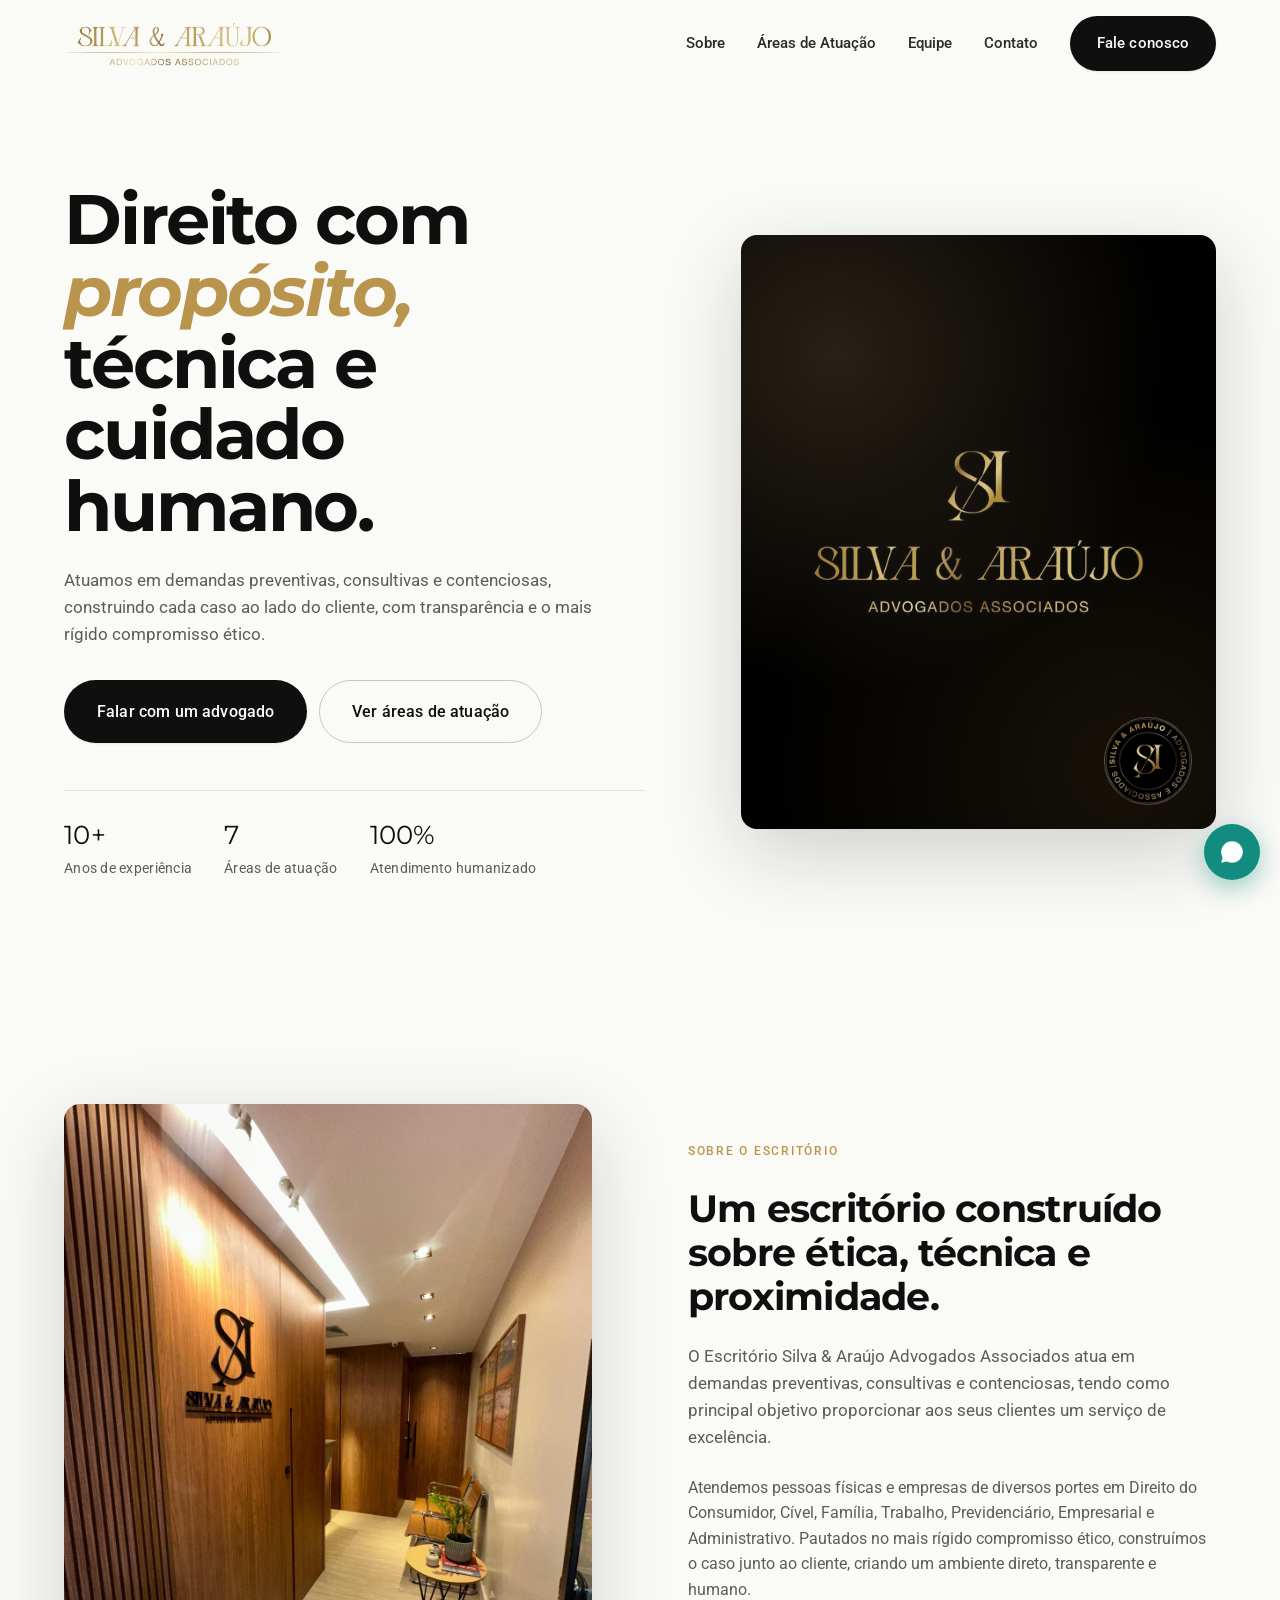
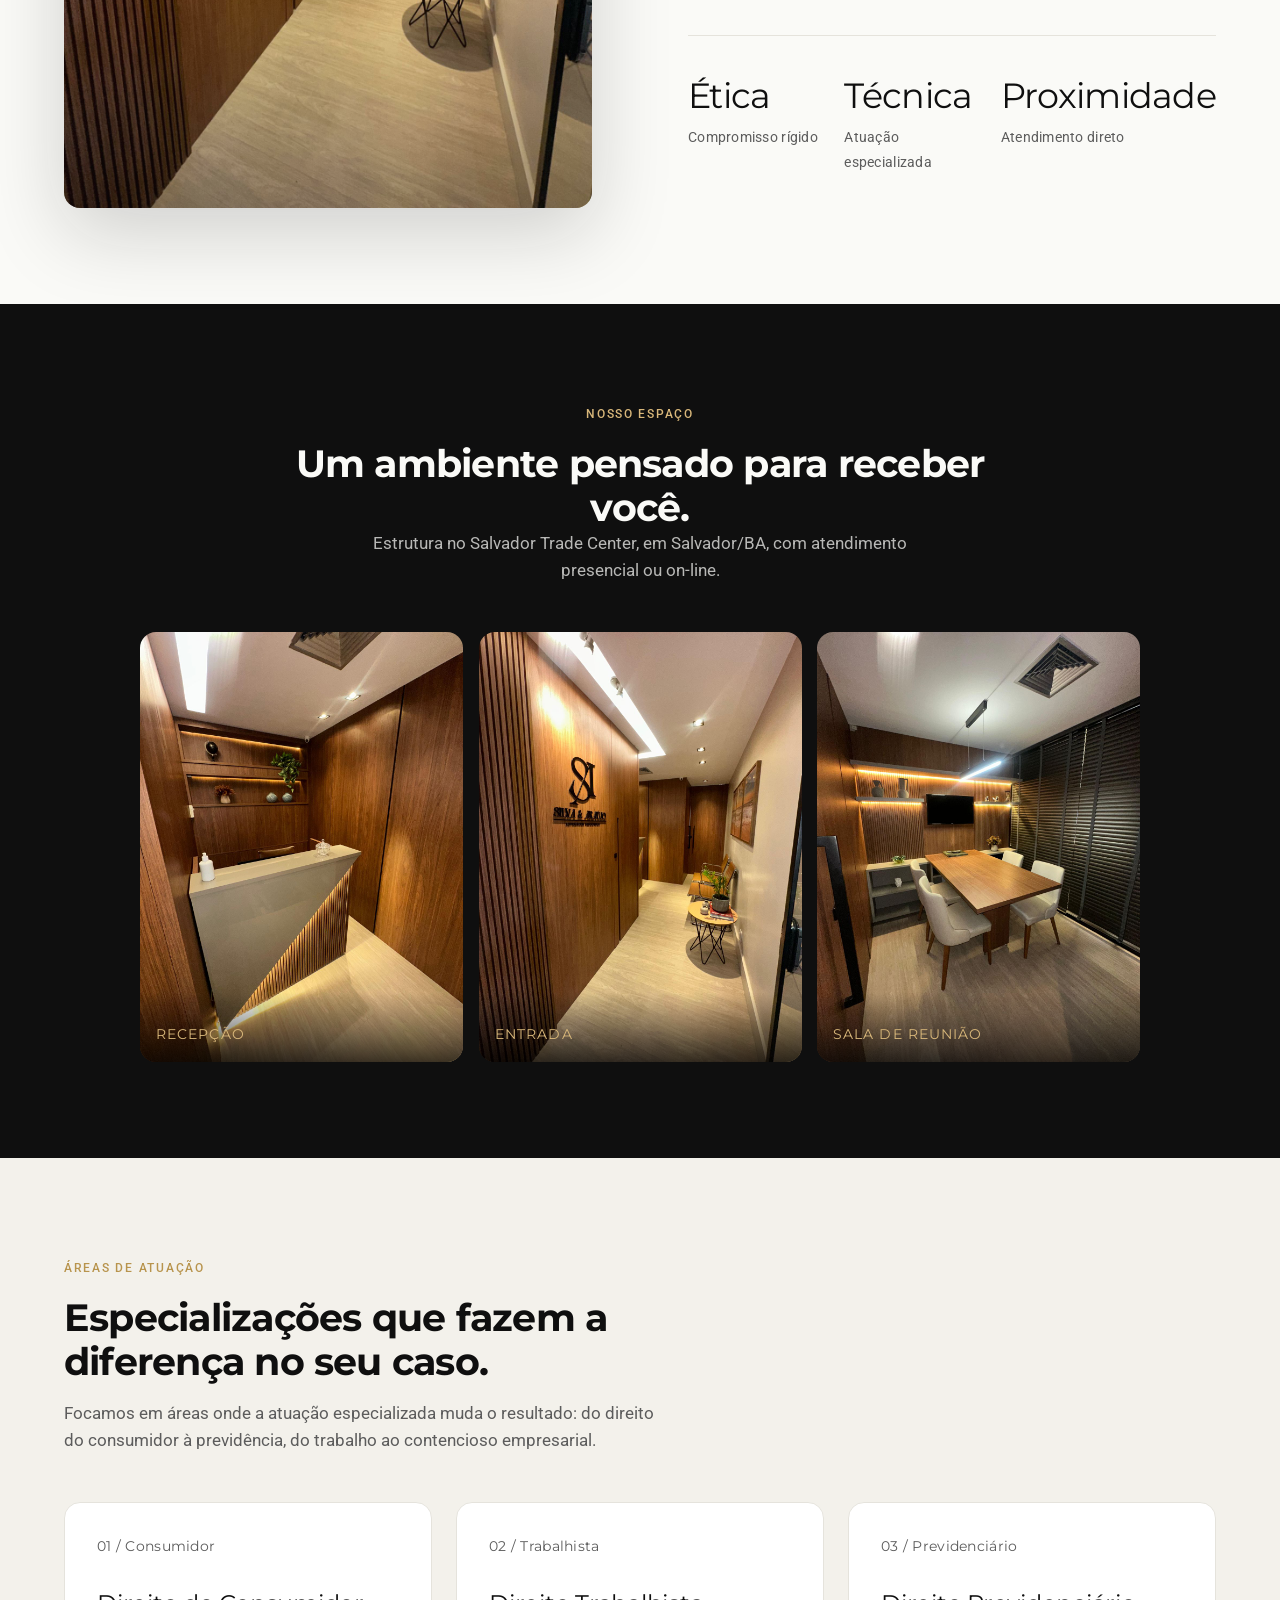
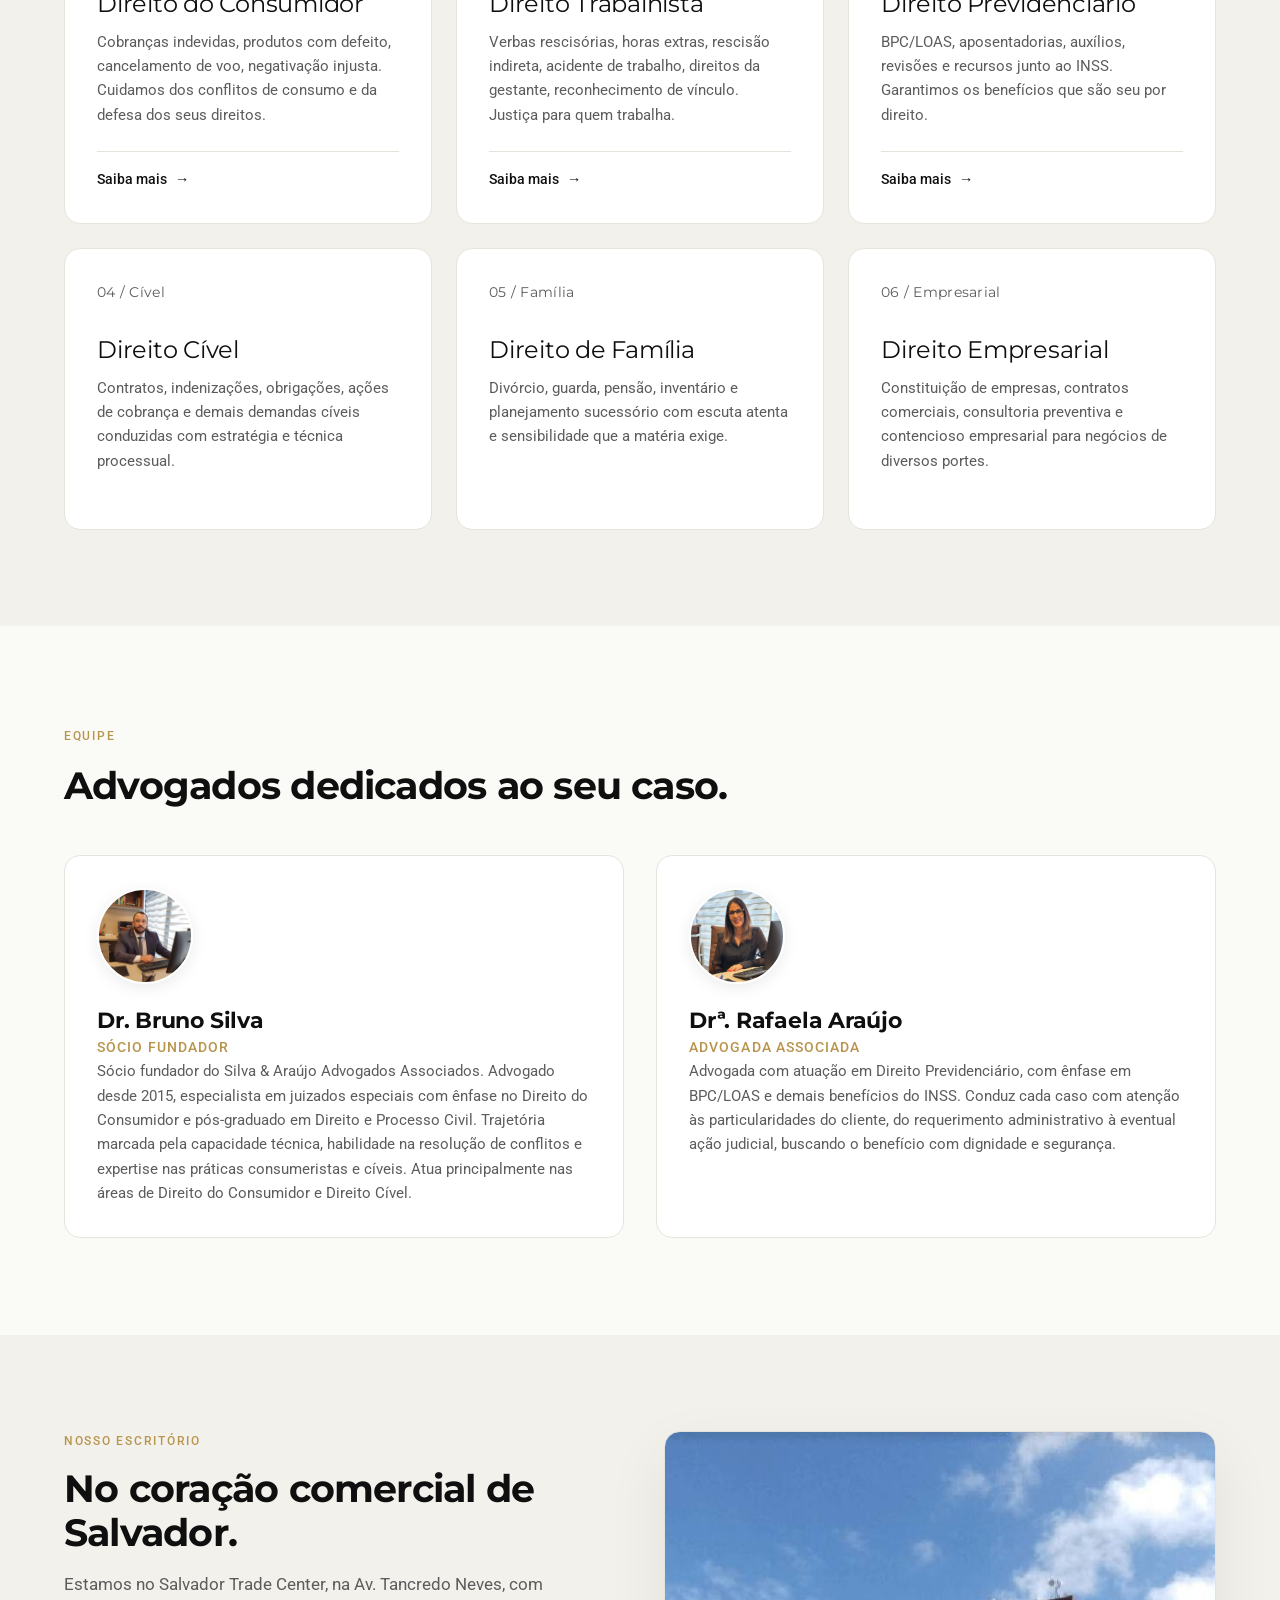
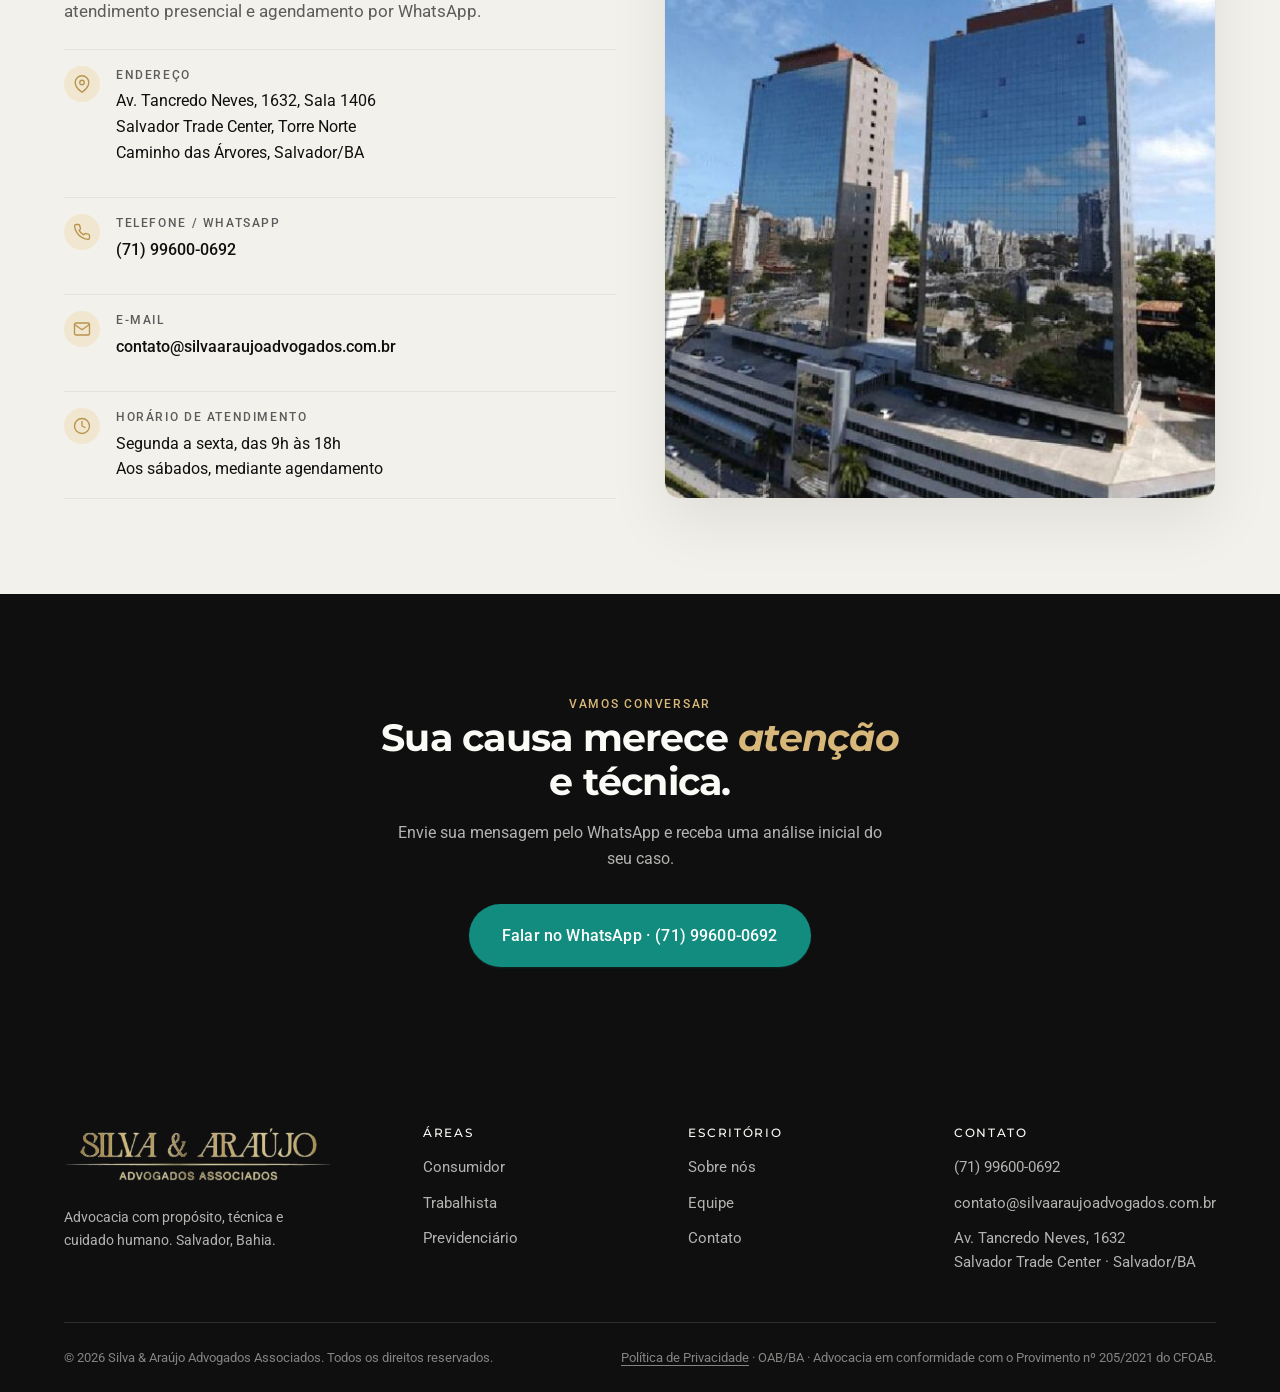
==== commit ff63eebb: "Atualiza landings, logo e fotos do escritório - Consumidor e Trabalhista seguem a estrutura do site " ====
--- a/index.html
+++ b/index.html
@@ -18,11 +18,7 @@
   <header class="site-header">
     <nav class="nav" aria-label="Principal">
       <a href="index.html" class="brand" aria-label="Silva & Araújo Advogados">
-        <span class="brand-mark" aria-hidden="true"></span>
-        <span class="brand-text">
-          <span class="brand-name">Silva &amp; Araújo</span>
-          <span class="brand-sub">Advogados Associados</span>
-        </span>
+        <img class="brand-logo" src="assets/img/logo-silva-araujo.png" alt="Silva &amp; Araújo Advogados Associados" width="817" height="171" />
       </a>
 
       <button class="nav-toggle" aria-label="Abrir menu" aria-expanded="false" aria-controls="nav-menu">
@@ -82,7 +78,7 @@
     <section id="sobre">
       <div class="container">
         <div class="split">
-          <div class="split-media reveal" aria-hidden="true"></div>
+          <div class="split-media reveal" role="img" aria-label="Corredor do escritório Silva &amp; Araújo com a logo na parede"></div>
           <div class="split-content reveal">
             <span class="eyebrow">Sobre o escritório</span>
             <h2>Um escritório construído sobre ética, técnica e proximidade.</h2>
@@ -95,6 +91,23 @@
               <div class="stat"><strong>Proximidade</strong><span>Atendimento direto</span></div>
             </div>
           </div>
+        </div>
+      </div>
+    </section>
+
+
+    <!-- NOSSO ESPAÇO -->
+    <section class="office-strip">
+      <div class="container">
+        <div class="section-header center reveal">
+          <span class="eyebrow">Nosso espaço</span>
+          <h2>Um ambiente pensado para receber você.</h2>
+          <p class="lead">Estrutura no Salvador Trade Center, em Salvador/BA, com atendimento presencial ou on-line.</p>
+        </div>
+        <div class="office-strip-grid">
+          <figure class="reveal"><img src="assets/img/escritorio-recepcao.jpg" alt="Recepção do escritório" loading="lazy" width="1200" height="1600" /><figcaption>Recepção</figcaption></figure>
+          <figure class="reveal"><img src="assets/img/escritorio-corredor.jpg" alt="Corredor com a logo do escritório" loading="lazy" width="1200" height="1600" /><figcaption>Entrada</figcaption></figure>
+          <figure class="reveal"><img src="assets/img/escritorio-sala-reuniao.jpg" alt="Sala de reunião" loading="lazy" width="1200" height="1600" /><figcaption>Sala de reunião</figcaption></figure>
         </div>
       </div>
     </section>
@@ -259,11 +272,7 @@
       <div class="footer-grid">
         <div class="footer-brand">
           <a href="index.html" class="brand">
-            <span class="brand-mark" aria-hidden="true"></span>
-            <span class="brand-text">
-              <span class="brand-name">Silva &amp; Araújo</span>
-              <span class="brand-sub">Advogados Associados</span>
-            </span>
+            <img class="brand-logo" src="assets/img/logo-silva-araujo.png" alt="Silva &amp; Araújo Advogados Associados" width="817" height="171" />
           </a>
           <p>Advocacia com propósito, técnica e cuidado humano. Salvador, Bahia.</p>
         </div>
--- a/css/styles.css
+++ b/css/styles.css
@@ -212,6 +212,19 @@
   align-items: center;
   gap: var(--space-4);
   color: var(--color-ink);
+}
+
+.brand-logo {
+  display: block;
+  height: 46px;
+  width: auto;
+  transition: height var(--dur) var(--ease-out);
+}
+.site-header.scrolled .brand-logo { height: 40px; }
+.footer-brand .brand-logo { height: 56px; }
+@media (max-width: 640px) {
+  .brand-logo { height: 36px; }
+  .site-header.scrolled .brand-logo { height: 34px; }
 }
 
 .brand-mark {
@@ -647,7 +660,7 @@
 .split-media {
   aspect-ratio: 3/4;
   background-color: var(--color-ink);
-  background-image: url(../assets/img/escritorio-1.jpg);
+  background-image: url(../assets/img/escritorio-corredor.jpg);
   background-size: cover;
   background-position: center;
   background-repeat: no-repeat;
@@ -1058,7 +1071,7 @@
 .who-slide::before {
   content: '';
   position: absolute; inset: 0;
-  background: url(../assets/img/escritorio-2.jpg) center/cover no-repeat;
+  background: url(../assets/img/escritorio-sala-reuniao.jpg) center/cover no-repeat;
   opacity: 0.12;
   filter: grayscale(1);
 }
@@ -1677,3 +1690,225 @@
   * { animation-duration: 0.01ms !important; transition-duration: 0.01ms !important; }
   .reveal { opacity: 1; transform: none; }
 }
+
+/* ============================================
+   Landing de área (Consumidor / Trabalhista)
+   Estrutura espelhada do site original
+   ============================================ */
+
+.area-hero {
+  position: relative;
+  min-height: clamp(520px, 78vh, 680px);
+  display: flex;
+  align-items: center;
+  padding: var(--space-9) 0;
+  background: var(--color-ink) url(../assets/img/hero-aperto-mao.webp) center/cover no-repeat;
+  color: var(--color-bg);
+  text-align: center;
+  overflow: hidden;
+}
+.area-hero::before {
+  content: '';
+  position: absolute; inset: 0;
+  background:
+    radial-gradient(ellipse at center, rgba(15,15,15,0.5) 0%, rgba(15,15,15,0.62) 70%),
+    linear-gradient(180deg, rgba(15,15,15,0.25) 0%, rgba(15,15,15,0.05) 45%, rgba(15,15,15,0.55) 100%);
+}
+.area-hero .container { position: relative; z-index: 1; }
+.area-hero-inner { max-width: 880px; margin: 0 auto; }
+.area-hero-inner > * + * { margin-top: var(--space-5); }
+.area-hero-logo {
+  display: block;
+  width: min(420px, 78vw);
+  height: auto;
+  margin: 0 auto var(--space-6);
+  filter: drop-shadow(0 2px 12px rgba(0,0,0,0.55));
+}
+.area-hero h1, .area-hero p { text-shadow: 0 2px 18px rgba(0,0,0,0.45); }
+.area-hero h1 {
+  color: var(--color-accent-light);
+  font-family: var(--font-display);
+  font-weight: 700;
+  font-size: clamp(1.8rem, 4.2vw, 3rem);
+  line-height: 1.15;
+  letter-spacing: 0.01em;
+  text-transform: uppercase;
+}
+.area-hero p {
+  color: rgba(250, 250, 247, 0.88);
+  font-size: clamp(1rem, 1.6vw, 1.15rem);
+  max-width: 62ch;
+  margin-left: auto; margin-right: auto;
+}
+.area-hero .btn { margin-top: var(--space-6); }
+
+.btn-wpp svg { flex-shrink: 0; }
+
+/* Cards de área */
+.lp-cards { padding: var(--space-9) 0 var(--space-7); }
+.area-grid {
+  display: grid;
+  grid-template-columns: repeat(3, 1fr);
+  gap: var(--space-5);
+}
+.lp-card {
+  background: var(--color-surface);
+  border: 1px solid var(--color-border);
+  border-radius: var(--radius-lg);
+  padding: var(--space-7) var(--space-6);
+  text-align: center;
+  box-shadow: 0 10px 30px rgba(15, 15, 15, 0.06);
+  transition: transform .25s ease, box-shadow .25s ease, border-color .25s ease;
+}
+.lp-card:hover {
+  transform: translateY(-4px);
+  border-color: var(--color-accent-light);
+  box-shadow: 0 18px 44px rgba(15, 15, 15, 0.1);
+}
+.lp-icon {
+  width: 60px; height: 60px;
+  margin: 0 auto var(--space-5);
+  display: grid; place-items: center;
+  border-radius: 50%;
+  background: var(--color-ink);
+  color: var(--color-accent-light);
+}
+.lp-card h3 {
+  font-family: var(--font-display);
+  font-weight: 600;
+  font-size: 1.25rem;
+  line-height: 1.3;
+  margin-bottom: var(--space-4);
+}
+.lp-card p { color: var(--color-muted); font-size: 0.95rem; line-height: 1.65; }
+.lp-card ul { list-style: none; padding: 0; margin: 0; text-align: left; display: grid; gap: var(--space-3); }
+.lp-card li {
+  position: relative;
+  padding-left: 28px;
+  color: var(--color-ink-2);
+  font-size: 0.95rem;
+  line-height: 1.5;
+}
+.lp-card li::before {
+  content: '';
+  position: absolute; left: 0; top: 3px;
+  width: 18px; height: 18px;
+  border-radius: 50%;
+  background: var(--color-accent-soft) url("data:image/svg+xml,%3Csvg xmlns='http://www.w3.org/2000/svg' viewBox='0 0 24 24' fill='none' stroke='%2396773A' stroke-width='3.2' stroke-linecap='round' stroke-linejoin='round'%3E%3Cpolyline points='20 6 9 17 4 12'/%3E%3C/svg%3E") center/11px no-repeat;
+}
+
+.area-cta-row { text-align: center; padding: 0 0 var(--space-9); }
+
+/* Bio do advogado (faixa escura) */
+.area-bio { background: #090909; color: var(--color-bg); padding: var(--space-8) 0; }
+.area-bio-grid {
+  display: grid;
+  grid-template-columns: minmax(0, 440px) 1fr;
+  gap: var(--space-8);
+  align-items: center;
+  max-width: 1000px;
+  margin: 0 auto;
+}
+.area-bio-photo {
+  border-radius: var(--radius-lg);
+  overflow: hidden;
+  aspect-ratio: 1/1;
+  box-shadow: 0 24px 60px rgba(0,0,0,0.5);
+  border: 1px solid rgba(216, 183, 122, 0.25);
+}
+.area-bio-photo img { width: 100%; height: 100%; object-fit: cover; display: block; }
+.area-bio-text { text-align: center; }
+.area-bio-text > * + * { margin-top: var(--space-4); }
+.area-bio-text h2 {
+  color: var(--color-accent-light);
+  font-family: var(--font-display);
+  font-weight: 600;
+  font-size: clamp(1.6rem, 3vw, 2.2rem);
+}
+.area-bio-text p { color: var(--color-accent-light); font-size: clamp(1.05rem, 1.8vw, 1.35rem); line-height: 1.5; opacity: .92; }
+.area-bio-text .btn { margin-top: var(--space-6); }
+
+/* Contato */
+.area-contact { padding: var(--space-9) 0; }
+.area-contact-grid {
+  display: grid;
+  grid-template-columns: 1fr 1fr;
+  gap: var(--space-8);
+  align-items: center;
+  max-width: 1000px;
+  margin: 0 auto;
+}
+.area-contact-photo {
+  border-radius: var(--radius-lg);
+  overflow: hidden;
+  aspect-ratio: 1024/689;
+  box-shadow: 0 20px 50px rgba(15,15,15,0.12);
+}
+.area-contact-photo img { width: 100%; height: 100%; object-fit: cover; display: block; }
+.area-contact h2 { font-family: var(--font-display); font-size: clamp(1.8rem, 3vw, 2.4rem); margin-bottom: var(--space-6); }
+.area-contact-list { list-style: none; padding: 0; margin: 0; display: grid; gap: var(--space-5); }
+.area-contact-list li { display: flex; gap: var(--space-4); align-items: flex-start; color: var(--color-ink-2); line-height: 1.5; }
+.area-contact-list a { color: inherit; text-decoration: none; }
+.area-contact-list a:hover { color: var(--color-accent-hover); }
+.area-contact-list .ic {
+  flex-shrink: 0;
+  width: 40px; height: 40px;
+  display: grid; place-items: center;
+  border-radius: 50%;
+  background: var(--color-ink);
+  color: var(--color-accent-light);
+}
+
+@media (max-width: 900px) {
+  .area-grid { grid-template-columns: 1fr 1fr; }
+  .area-bio-grid, .area-contact-grid { grid-template-columns: 1fr; gap: var(--space-6); }
+  .area-bio-photo { max-width: 420px; margin: 0 auto; width: 100%; }
+}
+@media (max-width: 600px) {
+  .area-grid { grid-template-columns: 1fr; }
+  .area-hero { min-height: 0; padding: var(--space-8) 0; }
+  .lp-card { padding: var(--space-6) var(--space-5); }
+}
+
+/* ============================================
+   Galeria do escritório (home)
+   ============================================ */
+.office-strip { padding: var(--space-9) 0; background: var(--color-ink); color: var(--color-bg); }
+.office-strip .section-header h2 { color: var(--color-bg); }
+.office-strip .section-header .lead { color: rgba(250, 250, 247, 0.72); margin: 0 auto; }
+.office-strip .eyebrow { color: var(--color-accent-light); }
+.office-strip-grid {
+  display: grid;
+  grid-template-columns: repeat(3, 1fr);
+  gap: var(--space-4);
+  max-width: 1000px;
+  margin: 0 auto;
+}
+.office-strip-grid figure {
+  margin: 0;
+  position: relative;
+  border-radius: var(--radius-lg);
+  overflow: hidden;
+  aspect-ratio: 3/4;
+  background: #1a1a1a;
+}
+.office-strip-grid img {
+  width: 100%; height: 100%;
+  object-fit: cover;
+  display: block;
+  transition: transform 900ms var(--ease-out);
+}
+.office-strip-grid figure:hover img { transform: scale(1.05); }
+.office-strip-grid figcaption {
+  position: absolute; left: 0; right: 0; bottom: 0;
+  padding: var(--space-6) var(--space-4) var(--space-4);
+  background: linear-gradient(180deg, transparent, rgba(0,0,0,0.75));
+  font-family: var(--font-display);
+  font-size: 0.85rem;
+  letter-spacing: 0.08em;
+  text-transform: uppercase;
+  color: var(--color-accent-light);
+}
+@media (max-width: 640px) {
+  .office-strip-grid { grid-template-columns: 1fr; max-width: 420px; }
+}
